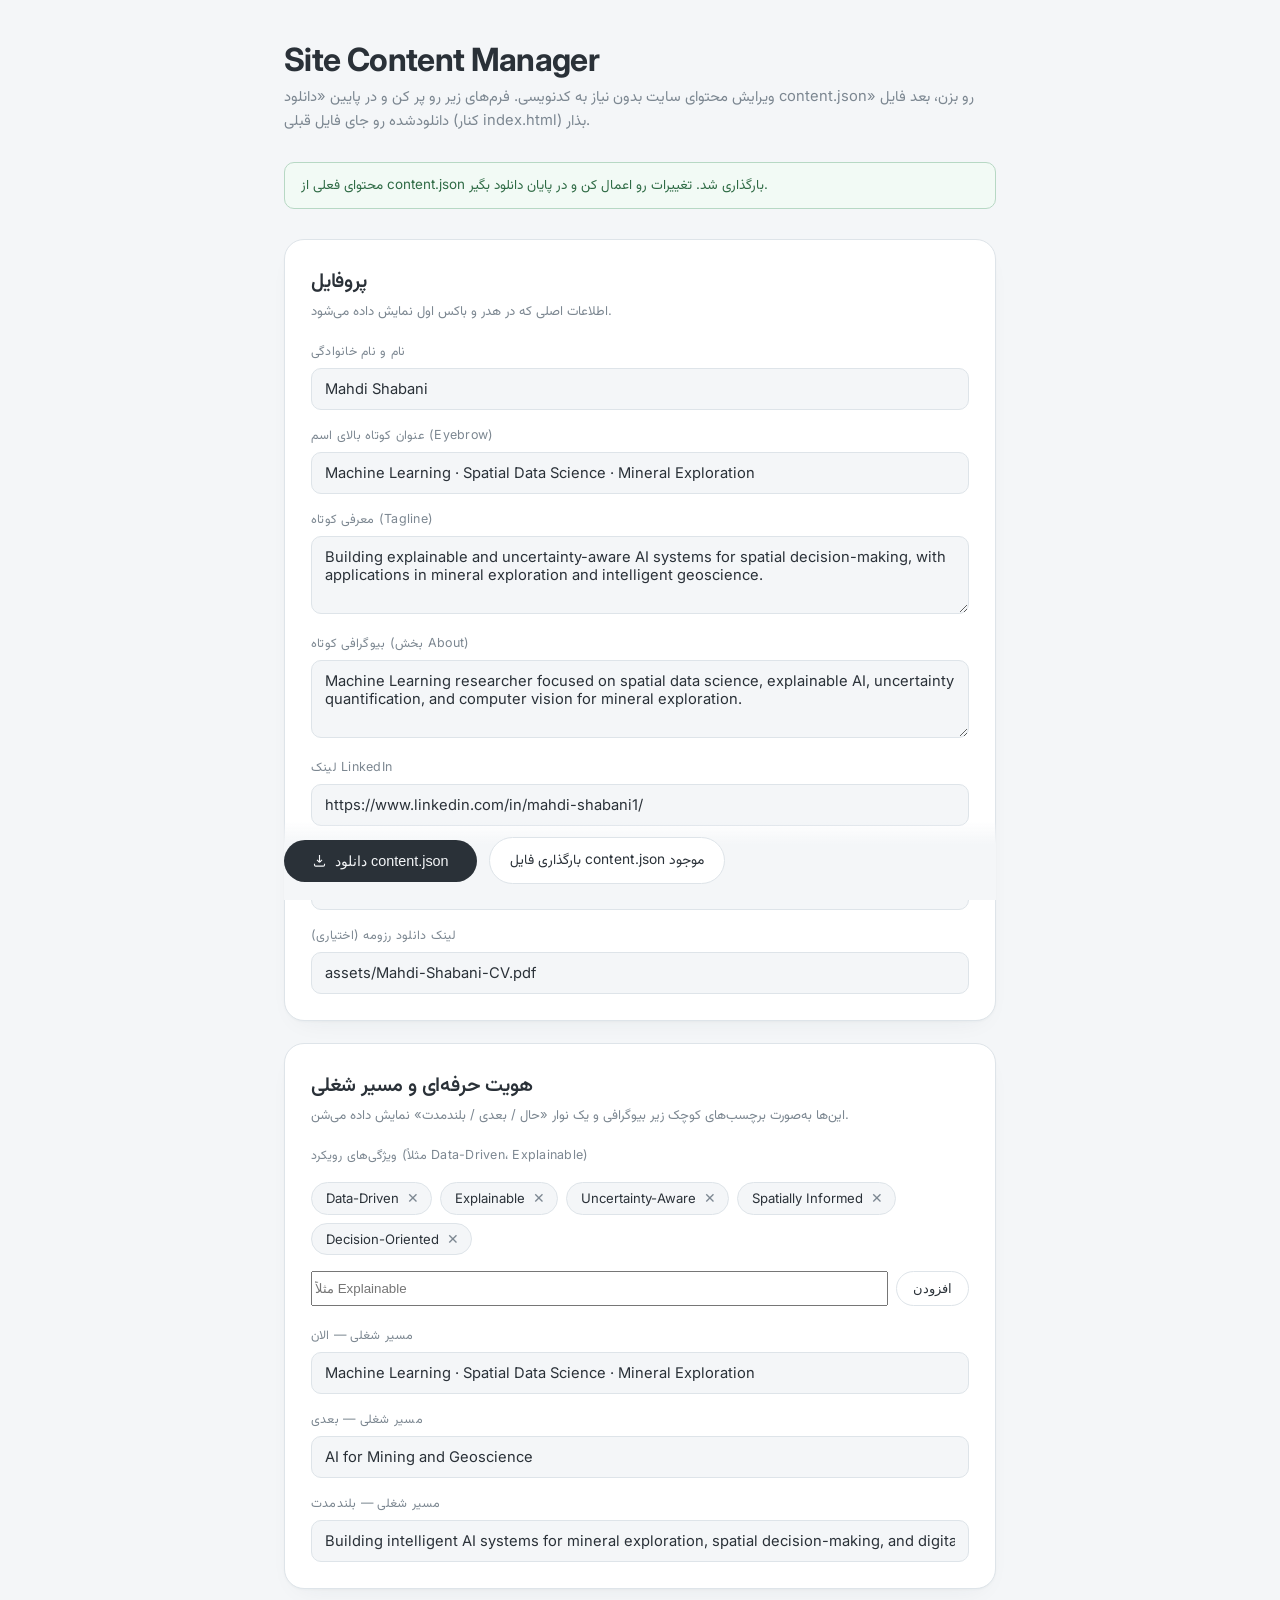
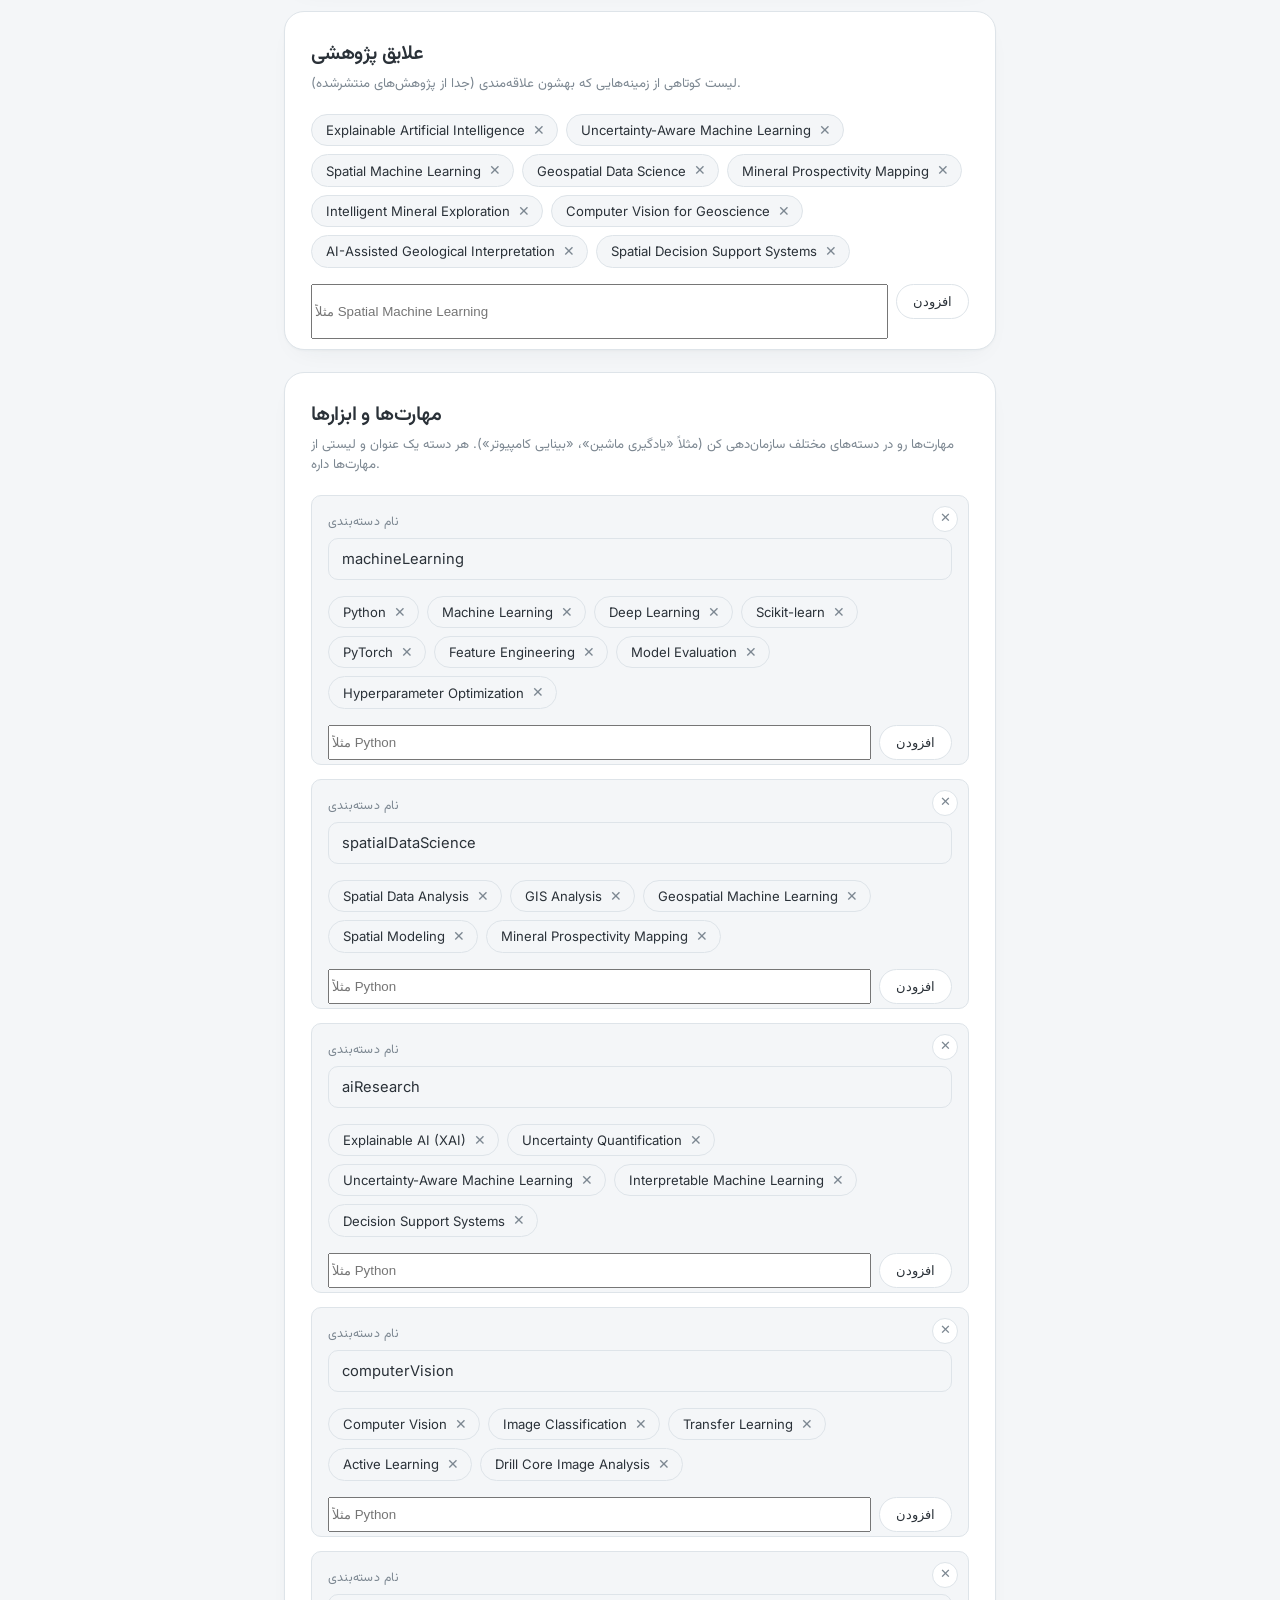
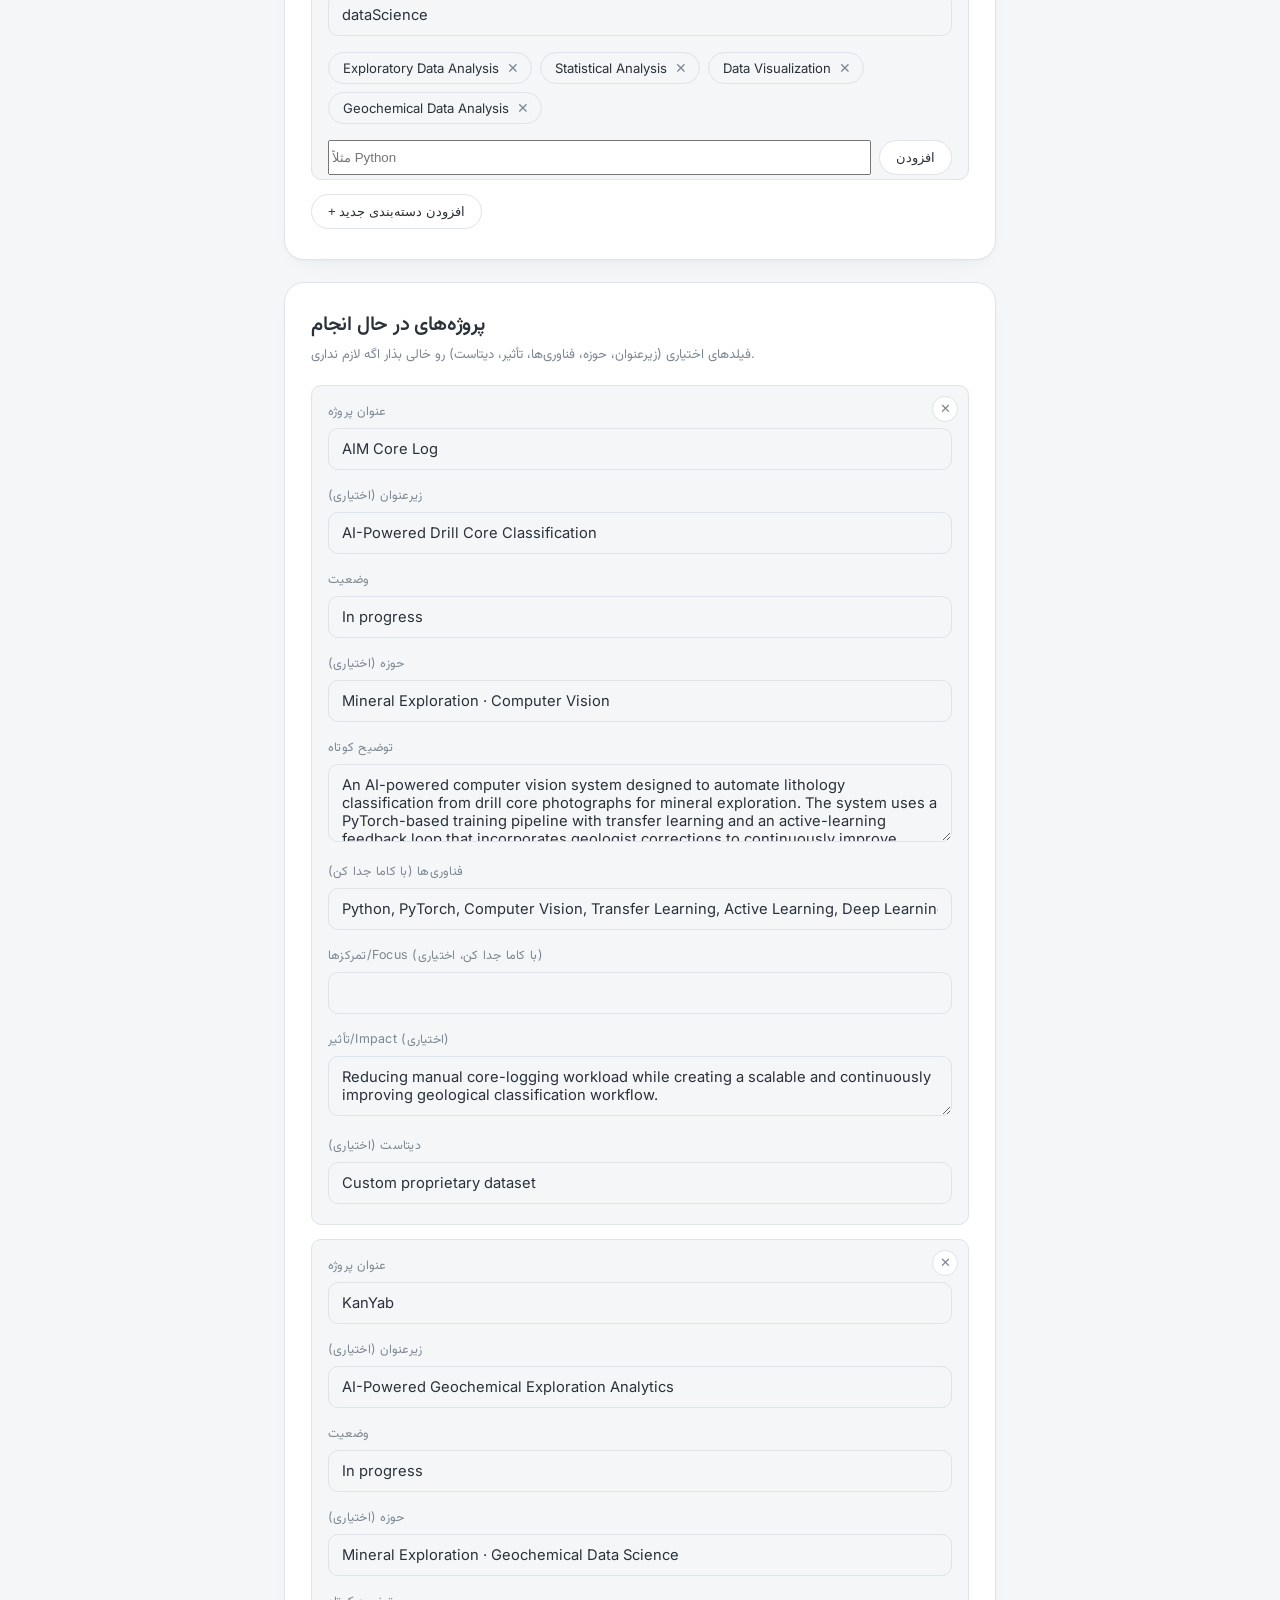
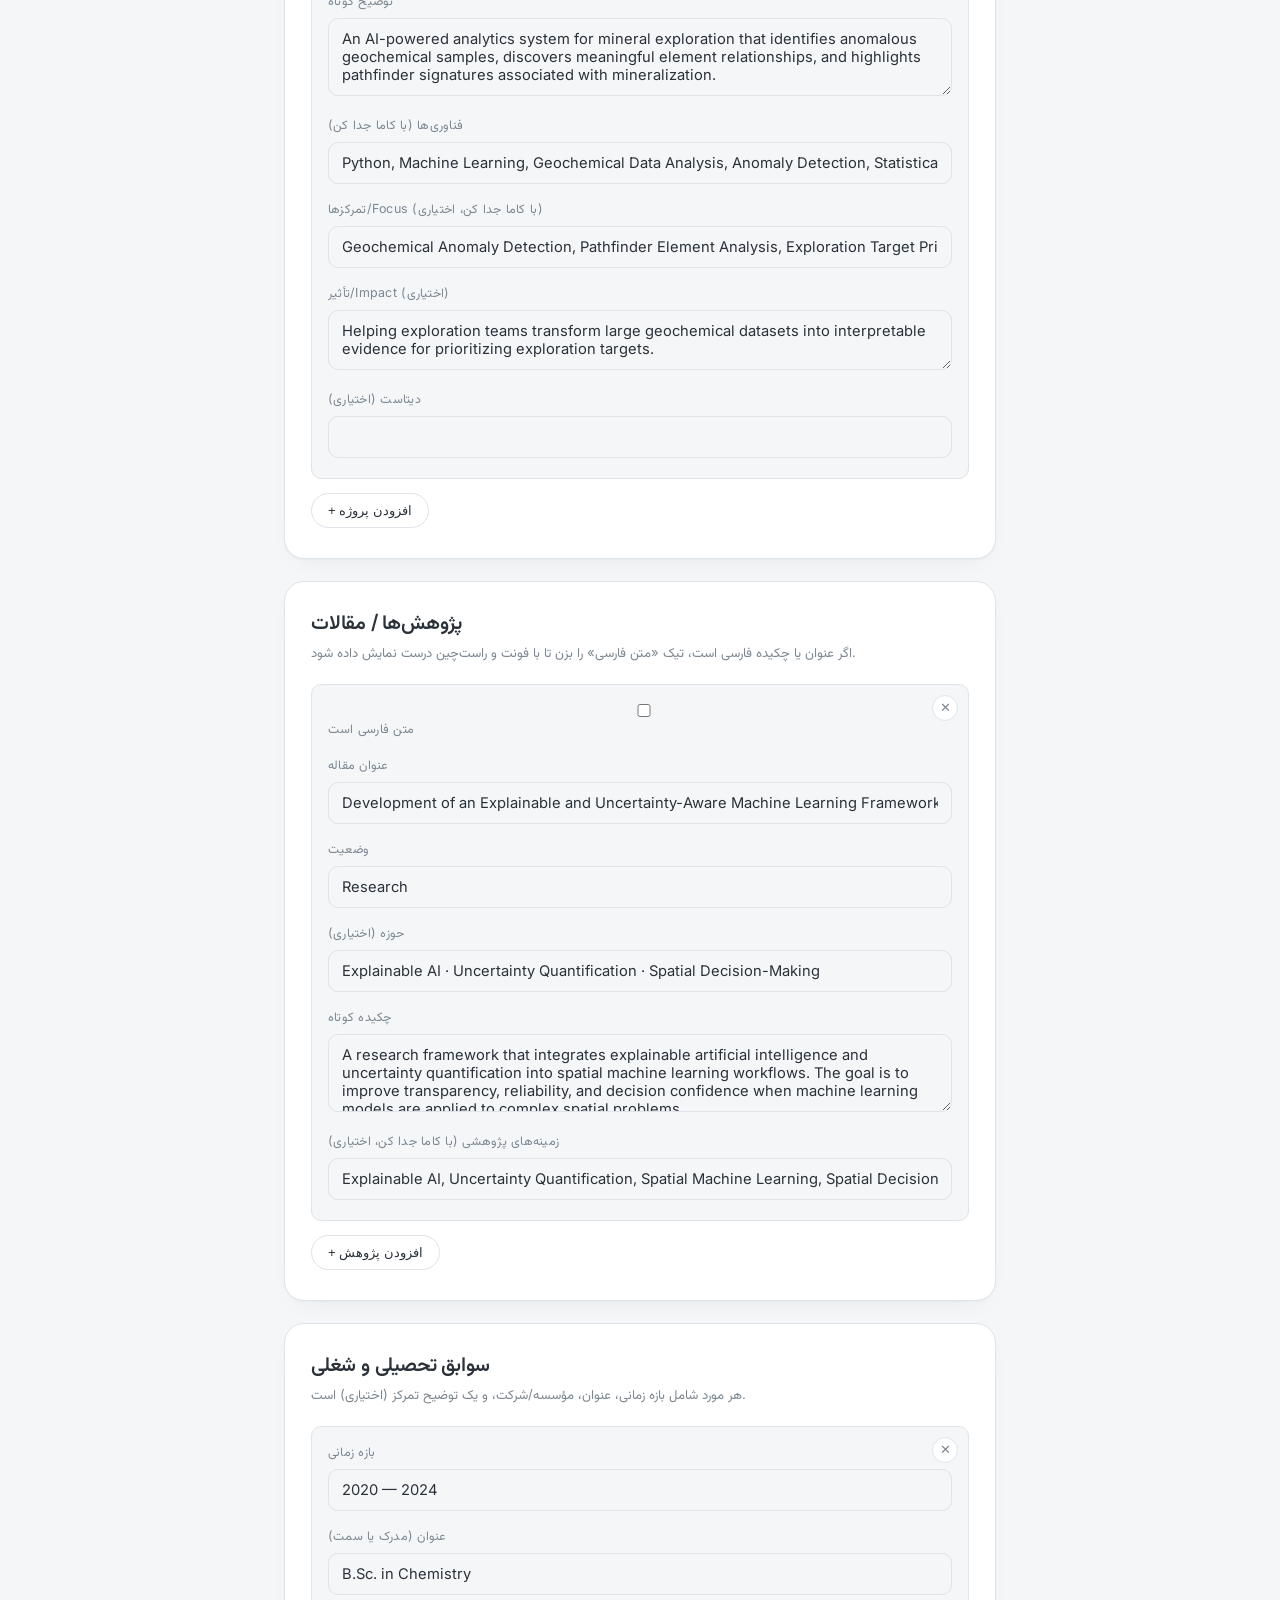
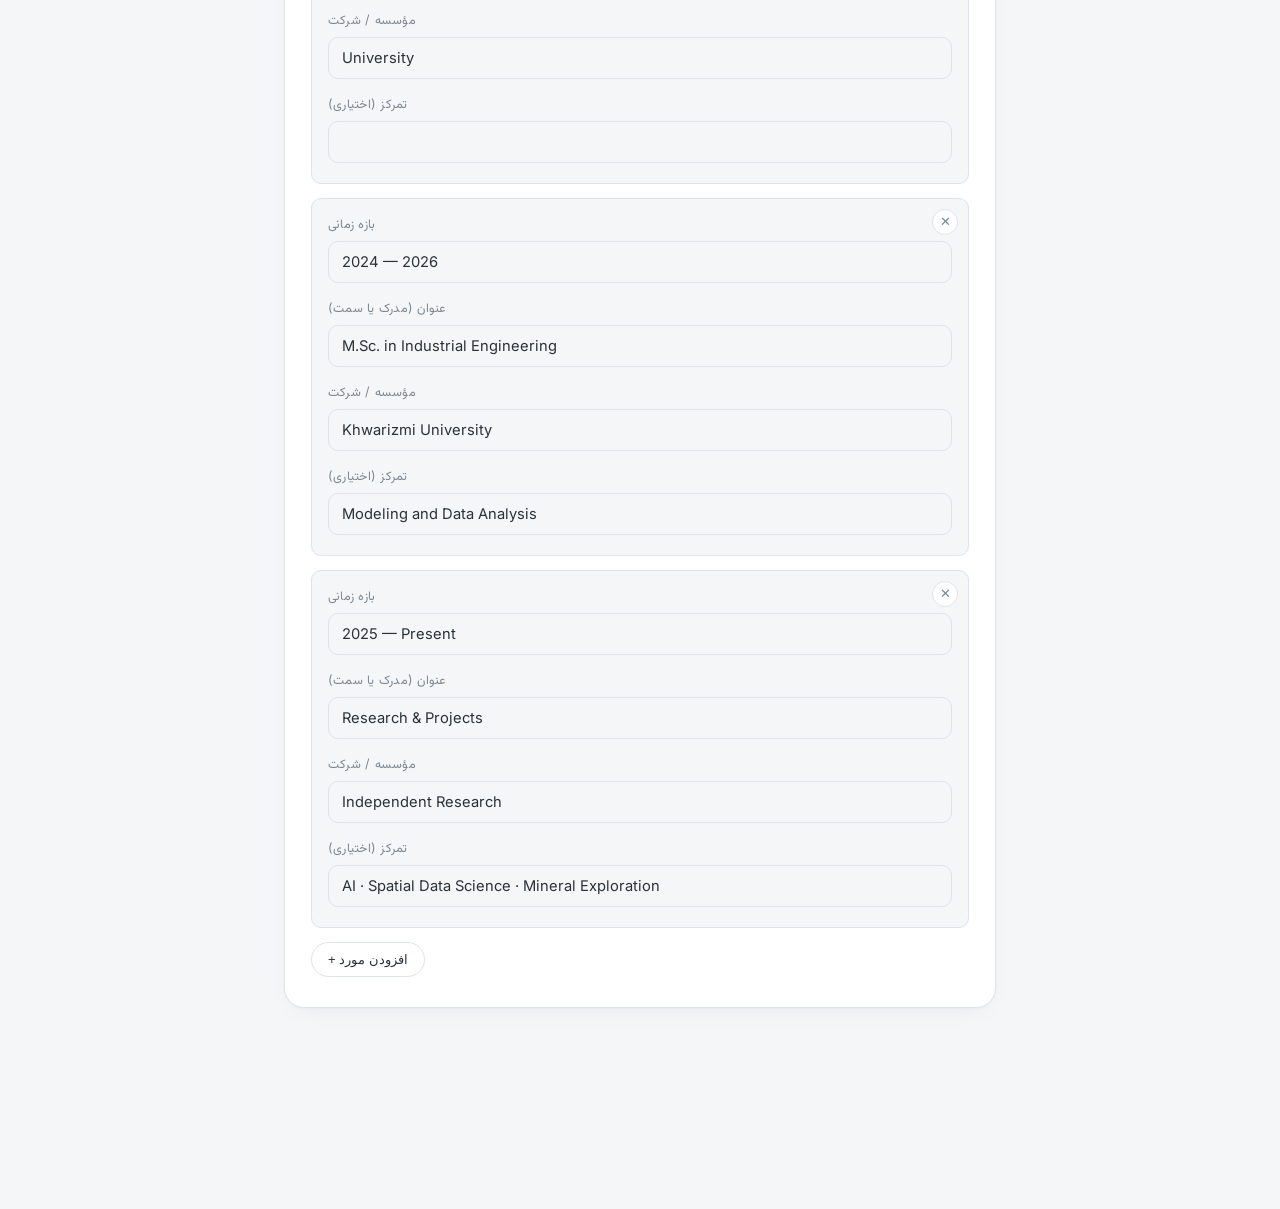
==== admin.html @ 659719d4 "Add bilingual support to admin page" ====
<!DOCTYPE html>
<html lang="en" data-theme="light">
<head>
<meta charset="UTF-8">
<meta name="viewport" content="width=device-width, initial-scale=1.0">
<title>Site Content Manager — Mahdi Shabani</title>
<link rel="icon" type="image/svg+xml" href="assets/favicon.svg">

<style>
@import url('https://fonts.googleapis.com/css2?family=Inter:wght@400;500;600;700&family=Vazirmatn:wght@400;500;600&display=swap');

:root{
  --ivory:    #F4F6F8;
  --paper:    #FFFFFF;
  --graphite: #2A3138;
  --slate:    #7C8791;
  --hairline: #DEE4E9;
  --silver-a: #B08A4E;
  --silver-c: #8F6C36;
  --shadow:   0 1px 2px rgba(42,49,56,.03), 0 10px 28px -16px rgba(42,49,56,.10);
  --font-display: 'Inter', 'Vazirmatn', sans-serif;
  --font-body: 'Inter', 'Vazirmatn', sans-serif;
  --radius-lg: 20px;
  --radius-sm: 10px;
}
*{ box-sizing: border-box; }
body{
  margin: 0;
  background: var(--ivory);
  color: var(--graphite);
  font-family: var(--font-body);
  -webkit-font-smoothing: antialiased;
}
.wrap{ max-width: 760px; margin: 0 auto; padding: 40px 24px 100px; }

.admin-header{ margin-bottom: 8px; }
.admin-header h1{
  font-family: var(--font-display);
  font-weight: 700;
  letter-spacing: -.02em;
  font-size: 2rem;
  margin: 0 0 6px;
}
.admin-header p{ color: var(--slate); margin: 0 0 30px; font-size: .92rem; line-height: 1.6; }

.status-bar{
  display: flex;
  align-items: center;
  gap: 10px;
  padding: 12px 16px;
  border-radius: var(--radius-sm);
  border: 1px solid var(--hairline);
  background: var(--paper);
  font-size: .84rem;
  color: var(--slate);
  margin-bottom: 30px;
}
.status-bar.ok{ border-color: #B7D8C4; background: #F2FAF5; color: #2F6B45; }
.status-bar.warn{ border-color: #E8D6A8; background: #FBF6E9; color: #8A6A1E; }

.card{
  background: var(--paper);
  border: 1px solid var(--hairline);
  border-radius: var(--radius-lg);
  box-shadow: var(--shadow);
  padding: 26px 26px 10px;
  margin-bottom: 22px;
}
.card h2{
  font-family: var(--font-display);
  font-weight: 600;
  letter-spacing: -.01em;
  font-size: 1.25rem;
  margin: 0 0 4px;
}
.card > p.hint{ color: var(--slate); font-size: .82rem; margin: 0 0 20px; }

.field{ margin-bottom: 16px; }
.field label{
  display: block;
  font-size: .78rem;
  color: var(--slate);
  margin-bottom: 6px;
  letter-spacing: .02em;
}
.field input,
.field textarea{
  width: 100%;
  padding: 11px 13px;
  border-radius: var(--radius-sm);
  border: 1px solid var(--hairline);
  background: var(--ivory);
  color: var(--graphite);
  font-family: var(--font-body);
  font-size: .92rem;
  resize: vertical;
}
.field textarea.fa-input,
.field input.fa-input{ direction: rtl; font-family: 'B Nazanin','Vazirmatn',Tahoma,sans-serif; }
.field input:focus,
.field textarea:focus{ outline: none; border-color: var(--silver-c); }

.repeat-item{
  border: 1px solid var(--hairline);
  border-radius: var(--radius-sm);
  padding: 16px 16px 4px;
  margin-bottom: 14px;
  position: relative;
  background: var(--ivory);
}
.repeat-item .remove-btn{
  position: absolute;
  top: 10px;
  right: 10px;
  width: 26px; height: 26px;
  border-radius: 50%;
  border: 1px solid var(--hairline);
  background: var(--paper);
  color: var(--slate);
  cursor: pointer;
  font-size: .8rem;
  line-height: 1;
}
.repeat-item .remove-btn:hover{ color: #B23A3A; border-color: #E3B8B8; }

.chip-row{ display: flex; flex-wrap: wrap; gap: 8px; margin-bottom: 16px; }
.chip{
  display: inline-flex; align-items: center; gap: 6px;
  padding: 6px 10px 6px 14px;
  border-radius: 999px;
  border: 1px solid var(--hairline);
  background: var(--ivory);
  font-size: .82rem;
}
.chip button{
  border: none; background: none; cursor: pointer;
  color: var(--slate); font-size: .9rem; line-height: 1; padding: 2px;
}
.chip-add{ display: flex; gap: 8px; }
.chip-add input{ flex: 1; }

.add-btn, .btn-secondary{
  display: inline-flex; align-items: center; gap: 6px;
  padding: 9px 16px;
  border-radius: 999px;
  border: 1px solid var(--hairline);
  background: var(--paper);
  color: var(--graphite);
  font-size: .82rem;
  cursor: pointer;
  margin-bottom: 20px;
}
.add-btn:hover, .btn-secondary:hover{ box-shadow: var(--shadow); }

.actions{
  position: sticky;
  bottom: 0;
  display: flex;
  gap: 12px;
  align-items: center;
  padding: 16px 0;
  background: linear-gradient(to top, var(--ivory) 70%, transparent);
}
.btn-primary{
  display: inline-flex; align-items: center; gap: 8px;
  padding: 13px 28px;
  border-radius: 999px;
  background: var(--graphite);
  color: var(--ivory);
  border: none;
  font-size: .9rem;
  font-weight: 500;
  cursor: pointer;
}
.btn-primary:hover{ opacity: .9; }
.file-label{
  display: inline-flex; align-items: center; gap: 8px;
  padding: 12px 20px;
  border-radius: 999px;
  border: 1px solid var(--hairline);
  background: var(--paper);
  font-size: .86rem;
  cursor: pointer;
}
#file-input{ display: none; }

.small-note{ font-size: .78rem; color: var(--slate); margin: -6px 0 20px; }
</style>
<script src="site.js"></script>
</head>
<body>

<div class="wrap">

  <div class="admin-header">
    <h1>Site Content Manager</h1>
    <p>ویرایش محتوای سایت بدون نیاز به کدنویسی. فرم‌های زیر رو پر کن و در پایین «دانلود content.json» رو بزن، بعد فایل دانلودشده رو جای فایل قبلی (کنار index.html) بذار.</p>
  </div>

  <div class="status-bar" id="status-bar">در حال بارگذاری محتوای فعلی…</div>

  <!-- Profile -->
  <div class="card">
    <h2>پروفایل</h2>
    <p class="hint">اطلاعات اصلی که در هدر و باکس اول نمایش داده می‌شود.</p>
    <div class="field"><label>نام و نام خانوادگی</label><input id="p-name" type="text"></div>
    <div class="field"><label>عنوان کوتاه بالای اسم (Eyebrow)</label><input id="p-eyebrow" type="text"></div>
    <div class="field"><label>معرفی کوتاه (Tagline)</label><textarea id="p-tagline" rows="3"></textarea></div>
    <div class="field"><label>بیوگرافی کوتاه (بخش About)</label><textarea id="p-shortbio" rows="3"></textarea></div>
    <div class="field"><label>لینک LinkedIn</label><input id="p-linkedin" type="text"></div>
    <div class="field"><label>ایمیل</label><input id="p-email" type="text"></div>
    <div class="field"><label>لینک دانلود رزومه (اختیاری)</label><input id="p-cv" type="text"></div>
  </div>

  <!-- Professional identity & career direction -->
  <div class="card">
    <h2>هویت حرفه‌ای و مسیر شغلی</h2>
    <p class="hint">این‌ها به‌صورت برچسب‌های کوچک زیر بیوگرافی و یک نوار «حال / بعدی / بلندمدت» نمایش داده می‌شن.</p>
    <div class="field"><label>ویژگی‌های رویکرد (مثلاً Data-Driven، Explainable)</label></div>
    <div class="chip-row" id="approach-chips"></div>
    <div class="chip-add">
      <input id="approach-input" type="text" placeholder="مثلاً Explainable">
      <button type="button" class="add-btn" id="approach-add-btn" style="margin-bottom:0;">افزودن</button>
    </div>
    <div class="field" style="margin-top:20px;"><label>مسیر شغلی — الان</label><input id="career-current" type="text"></div>
    <div class="field"><label>مسیر شغلی — بعدی</label><input id="career-next" type="text"></div>
    <div class="field"><label>مسیر شغلی — بلندمدت</label><input id="career-longterm" type="text"></div>
  </div>

  <!-- Research interests -->
  <div class="card">
    <h2>علایق پژوهشی</h2>
    <p class="hint">لیست کوتاهی از زمینه‌هایی که بهشون علاقه‌مندی (جدا از پژوهش‌های منتشرشده).</p>
    <div class="chip-row" id="interests-chips"></div>
    <div class="chip-add">
      <input id="interest-input" type="text" placeholder="مثلاً Spatial Machine Learning">
      <button type="button" class="add-btn" id="interest-add-btn">افزودن</button>
    </div>
  </div>

  <!-- Skills -->
  <div class="card">
    <h2>مهارت‌ها و ابزارها</h2>
    <p class="hint">مهارت‌ها رو در دسته‌های مختلف سازمان‌دهی کن (مثلاً «یادگیری ماشین»، «بینایی کامپیوتر»). هر دسته یک عنوان و لیستی از مهارت‌ها داره.</p>
    <div id="skills-categories-repeat"></div>
    <button type="button" class="add-btn" id="category-add-btn">+ افزودن دسته‌بندی جدید</button>
  </div>

  <!-- Projects -->
  <div class="card">
    <h2>پروژه‌های در حال انجام</h2>
    <p class="hint">فیلدهای اختیاری (زیرعنوان، حوزه، فناوری‌ها، تأثیر، دیتاست) رو خالی بذار اگه لازم نداری.</p>
    <div id="projects-repeat"></div>
    <button type="button" class="add-btn" id="project-add-btn">+ افزودن پروژه</button>
  </div>

  <!-- Research -->
  <div class="card">
    <h2>پژوهش‌ها / مقالات</h2>
    <p class="hint">اگر عنوان یا چکیده فارسی است، تیک «متن فارسی» را بزن تا با فونت و راست‌چین درست نمایش داده شود.</p>
    <div id="research-repeat"></div>
    <button type="button" class="add-btn" id="research-add-btn">+ افزودن پژوهش</button>
  </div>

  <!-- Timeline -->
  <div class="card">
    <h2>سوابق تحصیلی و شغلی</h2>
    <p class="hint">هر مورد شامل بازه زمانی، عنوان، مؤسسه/شرکت، و یک توضیح تمرکز (اختیاری) است.</p>
    <div id="timeline-repeat"></div>
    <button type="button" class="add-btn" id="timeline-add-btn">+ افزودن مورد</button>
  </div>

  <div class="actions">
    <button class="btn-primary" id="download-btn">
      <svg width="15" height="15" viewBox="0 0 24 24" fill="none" stroke="currentColor" stroke-width="1.8"><path d="M12 3v12m0 0 4-4m-4 4-4-4M4 17v2a2 2 0 0 0 2 2h12a2 2 0 0 0 2-2v-2"/></svg>
      دانلود content.json
    </button>
    <label class="file-label" for="file-input">
      بارگذاری فایل content.json موجود
    </label>
    <input type="file" id="file-input" accept="application/json">
  </div>

</div>

<script>
let state = null;

const DEFAULT_CONTENT = {
  profile: { name: "", eyebrow: "", tagline: "", shortBio: "", cvUrl: "", linkedin: "", email: "" },
  professionalIdentity: { approach: [] },
  careerDirection: { current: "", next: "", longTerm: "" },
  researchInterests: [],
  skills: {},
  projects: [],
  research: [],
  timeline: []
};

function escapeAttr(str){ return String(str ?? '').replace(/"/g, '&quot;'); }

// helpers for comma-separated tag lists (technology, researchAreas, focus)
function tagsToInput(arr){ return Array.isArray(arr) ? arr.join(', ') : ''; }
function inputToTags(str){ return String(str || '').split(',').map(s => s.trim()).filter(Boolean); }

async function init(){
  const bar = document.getElementById('status-bar');
  try{
    const res = await fetch('content.json', { cache: 'no-store' });
    if(!res.ok) throw new Error('not found');
    state = await res.json();
    normalizeState();
    bar.textContent = 'محتوای فعلی از content.json بارگذاری شد. تغییرات رو اعمال کن و در پایان دانلود بگیر.';
    bar.className = 'status-bar ok';
  }catch(e){
    state = JSON.parse(JSON.stringify(DEFAULT_CONTENT));
    bar.textContent = 'فایل content.json پیدا نشد (طبیعیه اگه این صفحه رو مستقیم باز کرده باشی). یا فرم رو از صفر پر کن، یا با دکمه «بارگذاری فایل content.json موجود» فایلت رو انتخاب کن.';
    bar.className = 'status-bar warn';
  }
  render();
}

// fills in any missing sections without deleting fields this UI doesn't expose (brand, education, contact, ...)
function normalizeState(){
  state.profile = state.profile || {};
  state.professionalIdentity = state.professionalIdentity || {};
  state.professionalIdentity.approach = state.professionalIdentity.approach || [];
  state.careerDirection = state.careerDirection || { current: "", next: "", longTerm: "" };
  state.researchInterests = state.researchInterests || [];
  // normalize skills: if it came as a flat array, convert to a single "General" category
  if (Array.isArray(state.skills)) {
    state.skills = state.skills.length ? { "General": state.skills } : {};
  } else {
    state.skills = state.skills || {};
  }
  state.projects = state.projects || [];
  state.research = state.research || [];
  state.timeline = state.timeline || [];
}

function render(){
  document.getElementById('p-name').value = state.profile.name || '';
  document.getElementById('p-eyebrow').value = state.profile.eyebrow || '';
  document.getElementById('p-tagline').value = state.profile.tagline || '';
  document.getElementById('p-shortbio').value = state.profile.shortBio || '';
  document.getElementById('p-linkedin').value = state.profile.linkedin || '';
  document.getElementById('p-email').value = state.profile.email || '';
  document.getElementById('p-cv').value = state.profile.cvUrl || '';

  document.getElementById('career-current').value = state.careerDirection.current || '';
  document.getElementById('career-next').value = state.careerDirection.next || '';
  document.getElementById('career-longterm').value = state.careerDirection.longTerm || '';

  renderApproachChips();
  renderInterestChips();
  renderSkillCategories();
  renderProjects();
  renderResearch();
  renderTimeline();
  bindProfileInputs();
  bindCareerInputs();
}

function bindProfileInputs(){
  const map = { 'p-name':'name', 'p-eyebrow':'eyebrow', 'p-tagline':'tagline', 'p-shortbio':'shortBio', 'p-linkedin':'linkedin', 'p-email':'email', 'p-cv':'cvUrl' };
  Object.entries(map).forEach(([id, key]) => {
    document.getElementById(id).oninput = (e) => { state.profile[key] = e.target.value; };
  });
}

function bindCareerInputs(){
  const map = { 'career-current':'current', 'career-next':'next', 'career-longterm':'longTerm' };
  Object.entries(map).forEach(([id, key]) => {
    document.getElementById(id).oninput = (e) => { state.careerDirection[key] = e.target.value; };
  });
}

// ---- generic chip-list helper (used for approach + research interests) ----
function renderChipList(containerId, list, onRemove){
  const row = document.getElementById(containerId);
  row.innerHTML = '';
  list.forEach((s, i) => {
    const chip = document.createElement('span');
    chip.className = 'chip';
    chip.innerHTML = `${escapeAttr(s)} <button type="button">✕</button>`;
    chip.querySelector('button').onclick = () => { onRemove(i); };
    row.appendChild(chip);
  });
}

function renderApproachChips(){
  renderChipList('approach-chips', state.professionalIdentity.approach, (i) => {
    state.professionalIdentity.approach.splice(i,1); renderApproachChips();
  });
}
function addApproach(){
  const input = document.getElementById('approach-input');
  const val = input.value.trim();
  if(!val) return;
  state.professionalIdentity.approach.push(val);
  input.value = '';
  renderApproachChips();
}
document.getElementById('approach-add-btn').onclick = addApproach;
document.getElementById('approach-input').addEventListener('keydown', (e) => {
  if(e.key === 'Enter'){ e.preventDefault(); addApproach(); }
});

function renderInterestChips(){
  renderChipList('interests-chips', state.researchInterests, (i) => {
    state.researchInterests.splice(i,1); renderInterestChips();
  });
}
function addInterest(){
  const input = document.getElementById('interest-input');
  const val = input.value.trim();
  if(!val) return;
  state.researchInterests.push(val);
  input.value = '';
  renderInterestChips();
}
document.getElementById('interest-add-btn').onclick = addInterest;
document.getElementById('interest-input').addEventListener('keydown', (e) => {
  if(e.key === 'Enter'){ e.preventDefault(); addInterest(); }
});

// ---- categorized skills ----
function renderSkillCategories(){
  const wrap = document.getElementById('skills-categories-repeat');
  wrap.innerHTML = '';
  Object.keys(state.skills).forEach((category) => {
    const list = state.skills[category];
    const div = document.createElement('div');
    div.className = 'repeat-item';
    div.innerHTML = `
      <button type="button" class="remove-btn" title="حذف دسته">✕</button>
      <div class="field"><label>نام دسته‌بندی</label><input type="text" value="${escapeAttr(category)}" data-role="cat-name"></div>
      <div class="chip-row" data-role="cat-chips"></div>
      <div class="chip-add">
        <input type="text" placeholder="مثلاً Python" data-role="cat-input">
        <button type="button" class="add-btn" data-role="cat-add" style="margin-bottom:0;">افزودن</button>
      </div>
    `;
    // remove whole category
    div.querySelector('.remove-btn').onclick = () => { delete state.skills[category]; renderSkillCategories(); };
    // rename category (preserve order + skills)
    div.querySelector('[data-role="cat-name"]').addEventListener('change', (e) => {
      const newName = e.target.value.trim();
      if(!newName || newName === category) { e.target.value = category; return; }
      const reordered = {};
      Object.keys(state.skills).forEach(k => { reordered[k === category ? newName : k] = state.skills[k]; });
      state.skills = reordered;
      renderSkillCategories();
    });
    // chips within category
    const chipRow = div.querySelector('[data-role="cat-chips"]');
    function renderCatChips(){
      chipRow.innerHTML = '';
      list.forEach((s, i) => {
        const chip = document.createElement('span');
        chip.className = 'chip';
        chip.innerHTML = `${escapeAttr(s)} <button type="button">✕</button>`;
        chip.querySelector('button').onclick = () => { list.splice(i,1); renderCatChips(); };
        chipRow.appendChild(chip);
      });
    }
    renderCatChips();
    const catInput = div.querySelector('[data-role="cat-input"]');
    function addCatSkill(){
      const val = catInput.value.trim();
      if(!val) return;
      list.push(val);
      catInput.value = '';
      renderCatChips();
    }
    div.querySelector('[data-role="cat-add"]').onclick = addCatSkill;
    catInput.addEventListener('keydown', (e) => { if(e.key === 'Enter'){ e.preventDefault(); addCatSkill(); } });

    wrap.appendChild(div);
  });
}
document.getElementById('category-add-btn').onclick = () => {
  let name = 'دسته جدید', n = 1;
  while(state.skills[name] !== undefined){ n++; name = 'دسته جدید ' + n; }
  state.skills[name] = [];
  renderSkillCategories();
};

function renderProjects(){
  const wrap = document.getElementById('projects-repeat');
  wrap.innerHTML = '';
  state.projects.forEach((proj, i) => {
    const div = document.createElement('div');
    div.className = 'repeat-item';
    div.innerHTML = `
      <button type="button" class="remove-btn" title="حذف">✕</button>
      <div class="field"><label>عنوان پروژه</label><input type="text" value="${escapeAttr(proj.title)}" data-k="title"></div>
      <div class="field"><label>زیرعنوان (اختیاری)</label><input type="text" value="${escapeAttr(proj.subtitle)}" data-k="subtitle"></div>
      <div class="field"><label>وضعیت</label><input type="text" value="${escapeAttr(proj.status)}" data-k="status" placeholder="مثلاً In progress"></div>
      <div class="field"><label>حوزه (اختیاری)</label><input type="text" value="${escapeAttr(proj.domain)}" data-k="domain" placeholder="مثلاً Mineral Exploration · Computer Vision"></div>
      <div class="field"><label>توضیح کوتاه</label><textarea rows="3" data-k="description">${proj.description || ''}</textarea></div>
      <div class="field"><label>فناوری‌ها (با کاما جدا کن)</label><input type="text" value="${escapeAttr(tagsToInput(proj.technology))}" data-k="technology"></div>
      <div class="field"><label>تمرکزها/Focus (با کاما جدا کن، اختیاری)</label><input type="text" value="${escapeAttr(tagsToInput(proj.focus))}" data-k="focus"></div>
      <div class="field"><label>تأثیر/Impact (اختیاری)</label><textarea rows="2" data-k="impact">${proj.impact || ''}</textarea></div>
      <div class="field"><label>دیتاست (اختیاری)</label><input type="text" value="${escapeAttr(proj.dataset)}" data-k="dataset"></div>
    `;
    div.querySelector('.remove-btn').onclick = () => { state.projects.splice(i,1); renderProjects(); };
    div.querySelectorAll('[data-k]').forEach(el => {
      const k = el.dataset.k;
      el.oninput = (e) => {
        if(k === 'technology' || k === 'focus') proj[k] = inputToTags(e.target.value);
        else proj[k] = e.target.value;
      };
    });
    wrap.appendChild(div);
  });
}
document.getElementById('project-add-btn').onclick = () => {
  state.projects.push({ title: '', subtitle: '', status: 'In progress', domain: '', description: '', technology: [], focus: [], impact: '', dataset: '' });
  renderProjects();
};

function renderResearch(){
  const wrap = document.getElementById('research-repeat');
  wrap.innerHTML = '';
  state.research.forEach((r, i) => {
    const isFa = r.lang === 'fa';
    const div = document.createElement('div');
    div.className = 'repeat-item';
    div.innerHTML = `
      <button type="button" class="remove-btn" title="حذف">✕</button>
      <div class="field">
        <label><input type="checkbox" data-k="lang" ${isFa ? 'checked' : ''}> متن فارسی است</label>
      </div>
      <div class="field"><label>عنوان مقاله</label><input type="text" class="${isFa ? 'fa-input' : ''}" value="${escapeAttr(r.title)}" data-k="title"></div>
      <div class="field"><label>وضعیت</label><input type="text" value="${escapeAttr(r.status)}" data-k="status" placeholder="مثلاً Article / Published"></div>
      <div class="field"><label>حوزه (اختیاری)</label><input type="text" value="${escapeAttr(r.domain)}" data-k="domain"></div>
      <div class="field"><label>چکیده کوتاه</label><textarea rows="3" class="${isFa ? 'fa-input' : ''}" data-k="description">${r.description || ''}</textarea></div>
      <div class="field"><label>زمینه‌های پژوهشی (با کاما جدا کن، اختیاری)</label><input type="text" value="${escapeAttr(tagsToInput(r.researchAreas))}" data-k="researchAreas"></div>
    `;
    div.querySelector('.remove-btn').onclick = () => { state.research.splice(i,1); renderResearch(); };
    div.querySelectorAll('[data-k]').forEach(el => {
      if(el.dataset.k === 'lang'){
        el.onchange = (e) => { r.lang = e.target.checked ? 'fa' : 'en'; renderResearch(); };
      } else if(el.dataset.k === 'researchAreas'){
        el.oninput = (e) => { r.researchAreas = inputToTags(e.target.value); };
      } else {
        el.oninput = (e) => { r[e.target.dataset.k] = e.target.value; };
      }
    });
    wrap.appendChild(div);
  });
}
document.getElementById('research-add-btn').onclick = () => {
  state.research.push({ title: '', status: 'Article', domain: '', lang: 'en', description: '', researchAreas: [] });
  renderResearch();
};

function renderTimeline(){
  const wrap = document.getElementById('timeline-repeat');
  wrap.innerHTML = '';
  state.timeline.forEach((t, i) => {
    const div = document.createElement('div');
    div.className = 'repeat-item';
    div.innerHTML = `
      <button type="button" class="remove-btn" title="حذف">✕</button>
      <div class="field"><label>بازه زمانی</label><input type="text" value="${escapeAttr(t.period)}" data-k="period" placeholder="مثلاً 2022 — 2024"></div>
      <div class="field"><label>عنوان (مدرک یا سمت)</label><input type="text" value="${escapeAttr(t.title)}" data-k="title"></div>
      <div class="field"><label>مؤسسه / شرکت</label><input type="text" value="${escapeAttr(t.org)}" data-k="org"></div>
      <div class="field"><label>تمرکز (اختیاری)</label><input type="text" value="${escapeAttr(t.focus)}" data-k="focus"></div>
    `;
    div.querySelector('.remove-btn').onclick = () => { state.timeline.splice(i,1); renderTimeline(); };
    div.querySelectorAll('[data-k]').forEach(el => {
      el.oninput = (e) => { t[e.target.dataset.k] = e.target.value; };
    });
    wrap.appendChild(div);
  });
}
document.getElementById('timeline-add-btn').onclick = () => {
  state.timeline.push({ period: '', title: '', org: '', focus: '' });
  renderTimeline();
};

document.getElementById('download-btn').onclick = () => {
  const blob = new Blob([JSON.stringify(state, null, 2)], { type: 'application/json' });
  const url = URL.createObjectURL(blob);
  const a = document.createElement('a');
  a.href = url;
  a.download = 'content.json';
  document.body.appendChild(a);
  a.click();
  document.body.removeChild(a);
  URL.revokeObjectURL(url);
};

document.getElementById('file-input').addEventListener('change', (e) => {
  const file = e.target.files[0];
  if(!file) return;
  const reader = new FileReader();
  reader.onload = () => {
    try{
      state = JSON.parse(reader.result);
      normalizeState();
      render();
      const bar = document.getElementById('status-bar');
      bar.textContent = 'فایل با موفقیت بارگذاری شد.';
      bar.className = 'status-bar ok';
    }catch(err){
      alert('این فایل یک JSON معتبر نیست.');
    }
  };
  reader.readAsText(file);
});

init();
</script>
</body>
</html>
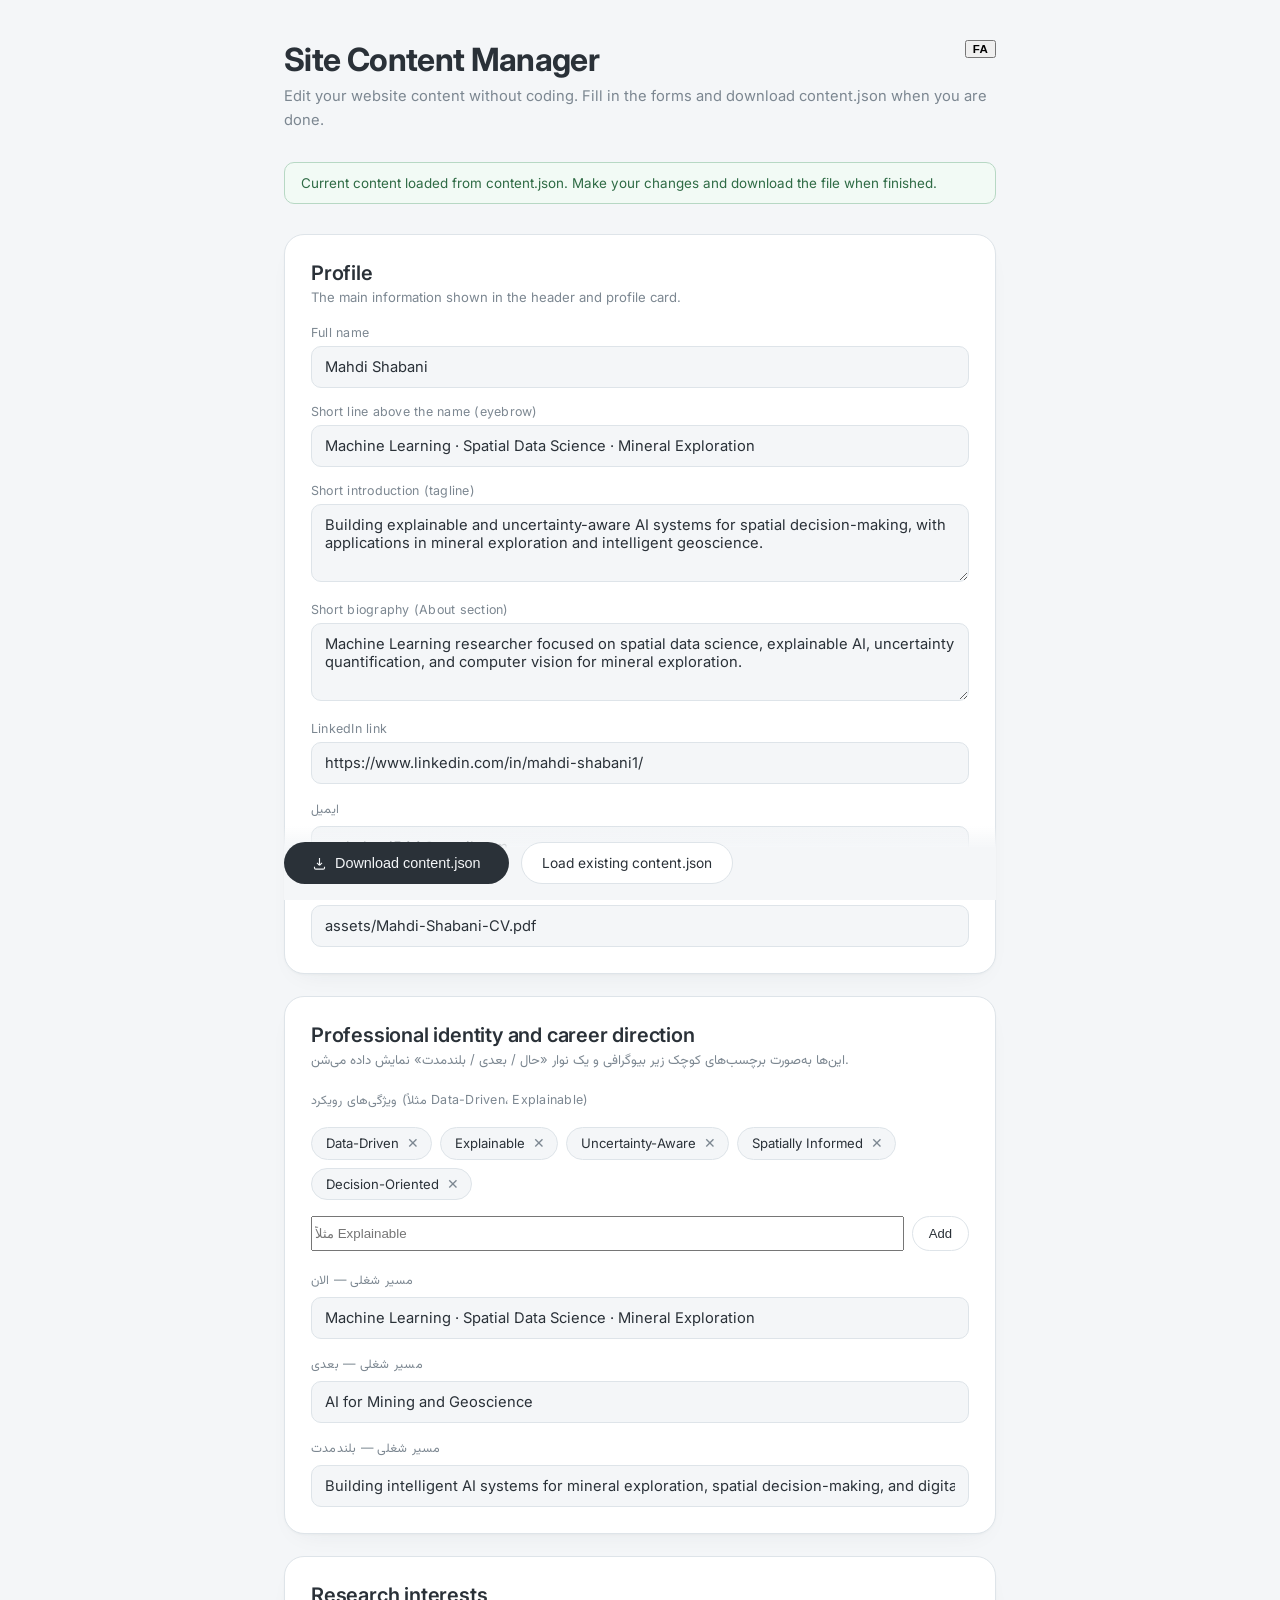
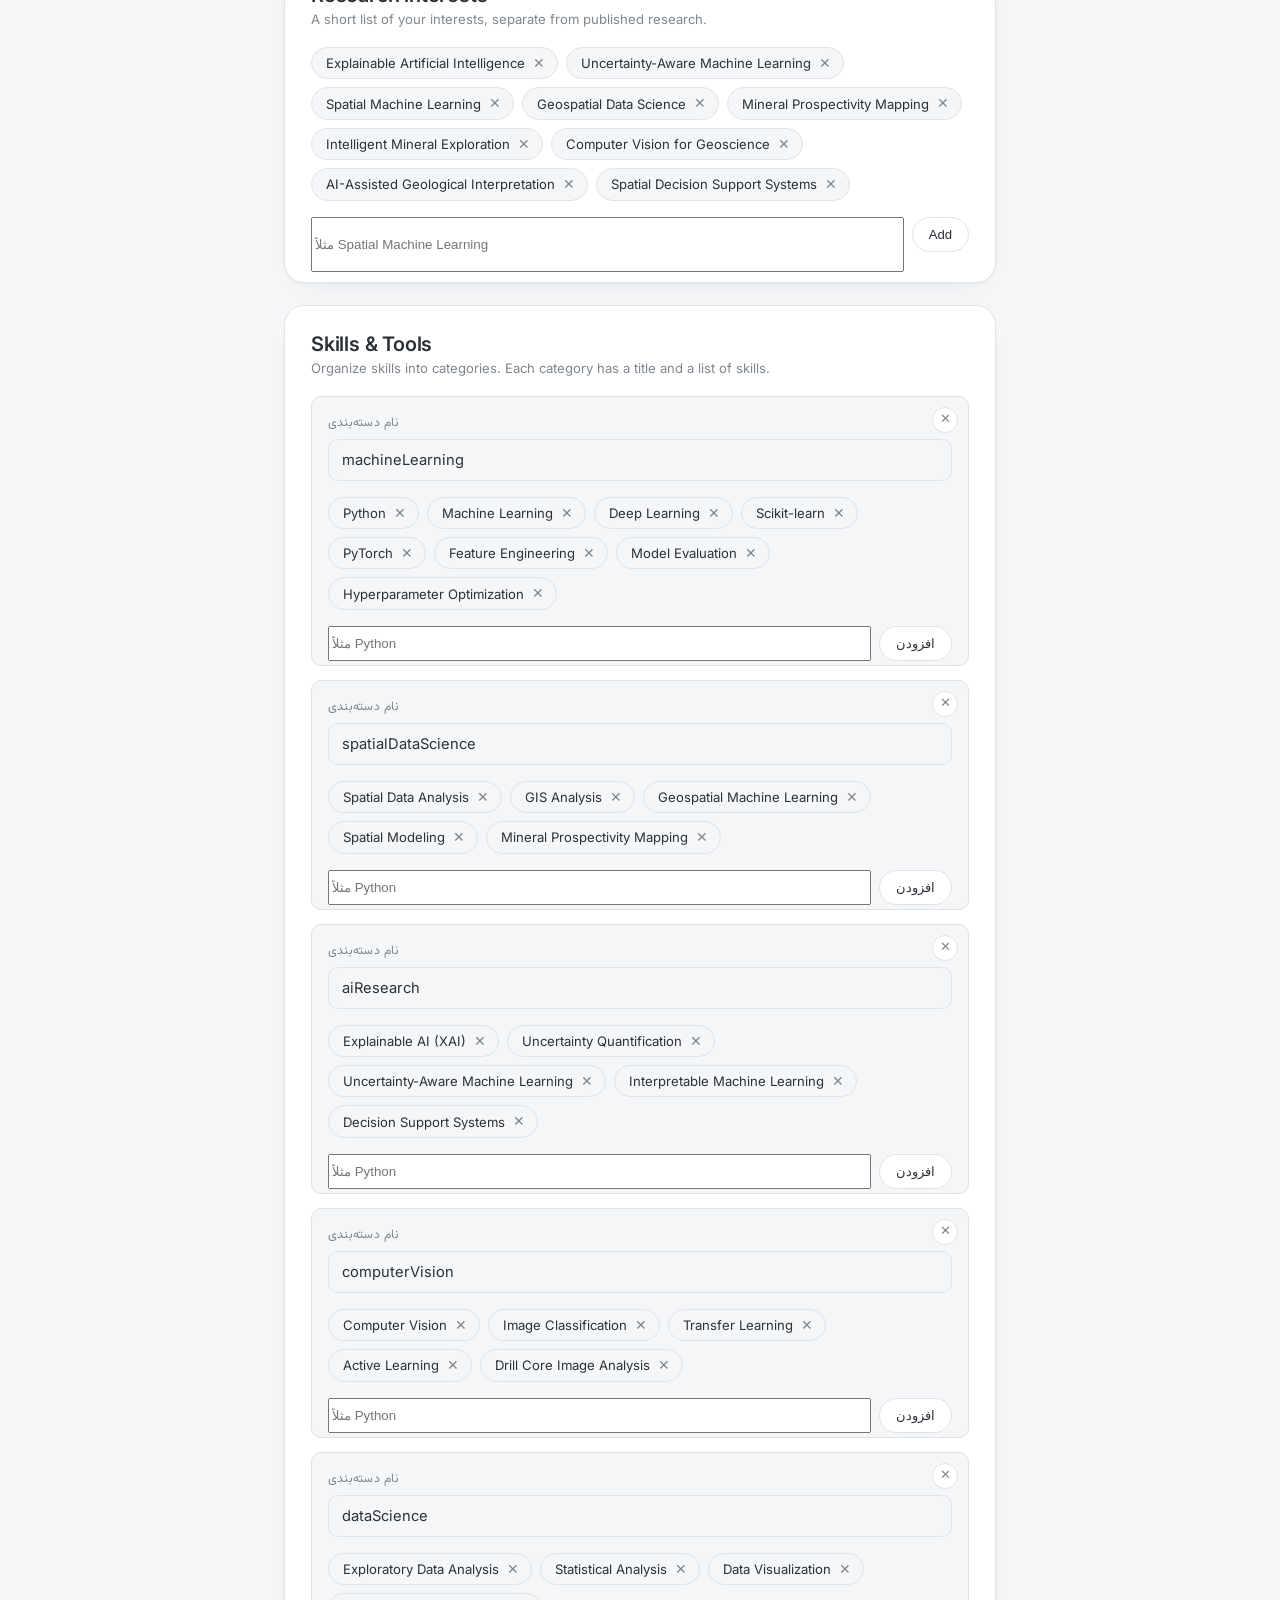
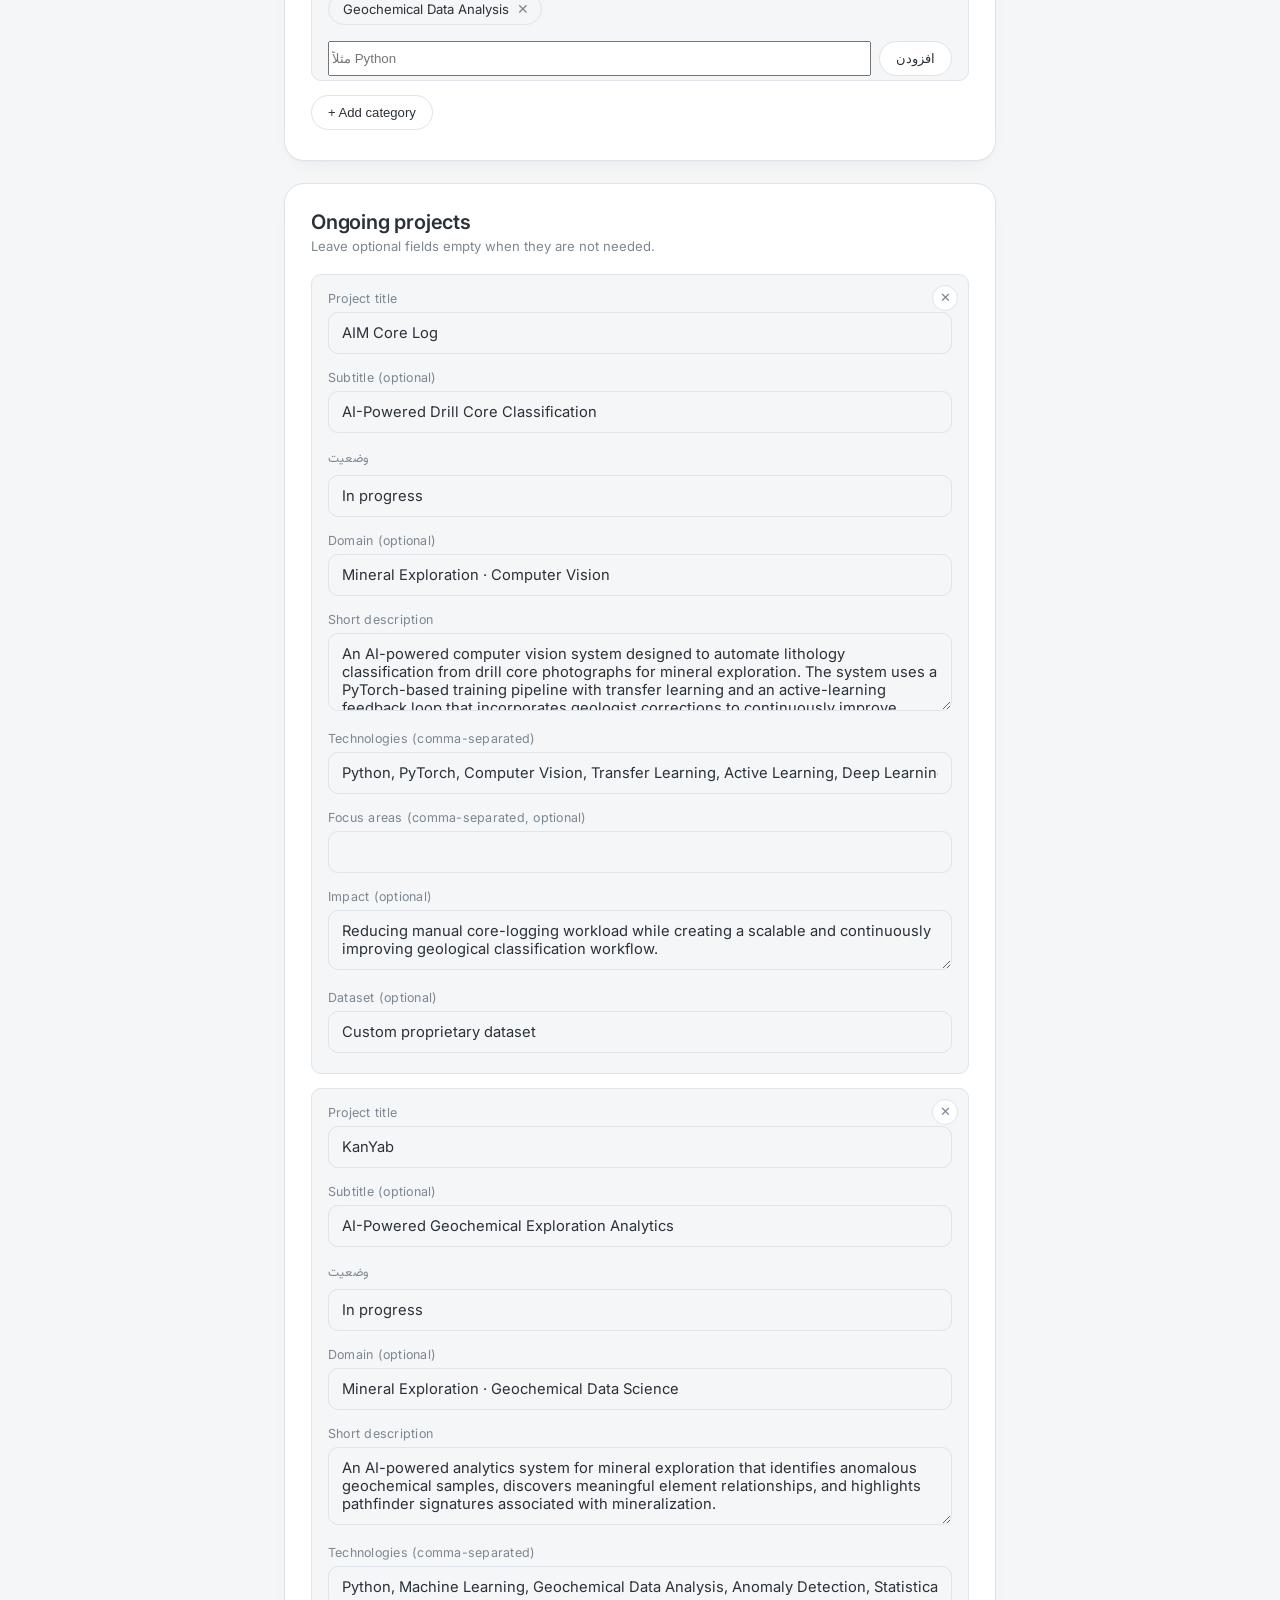
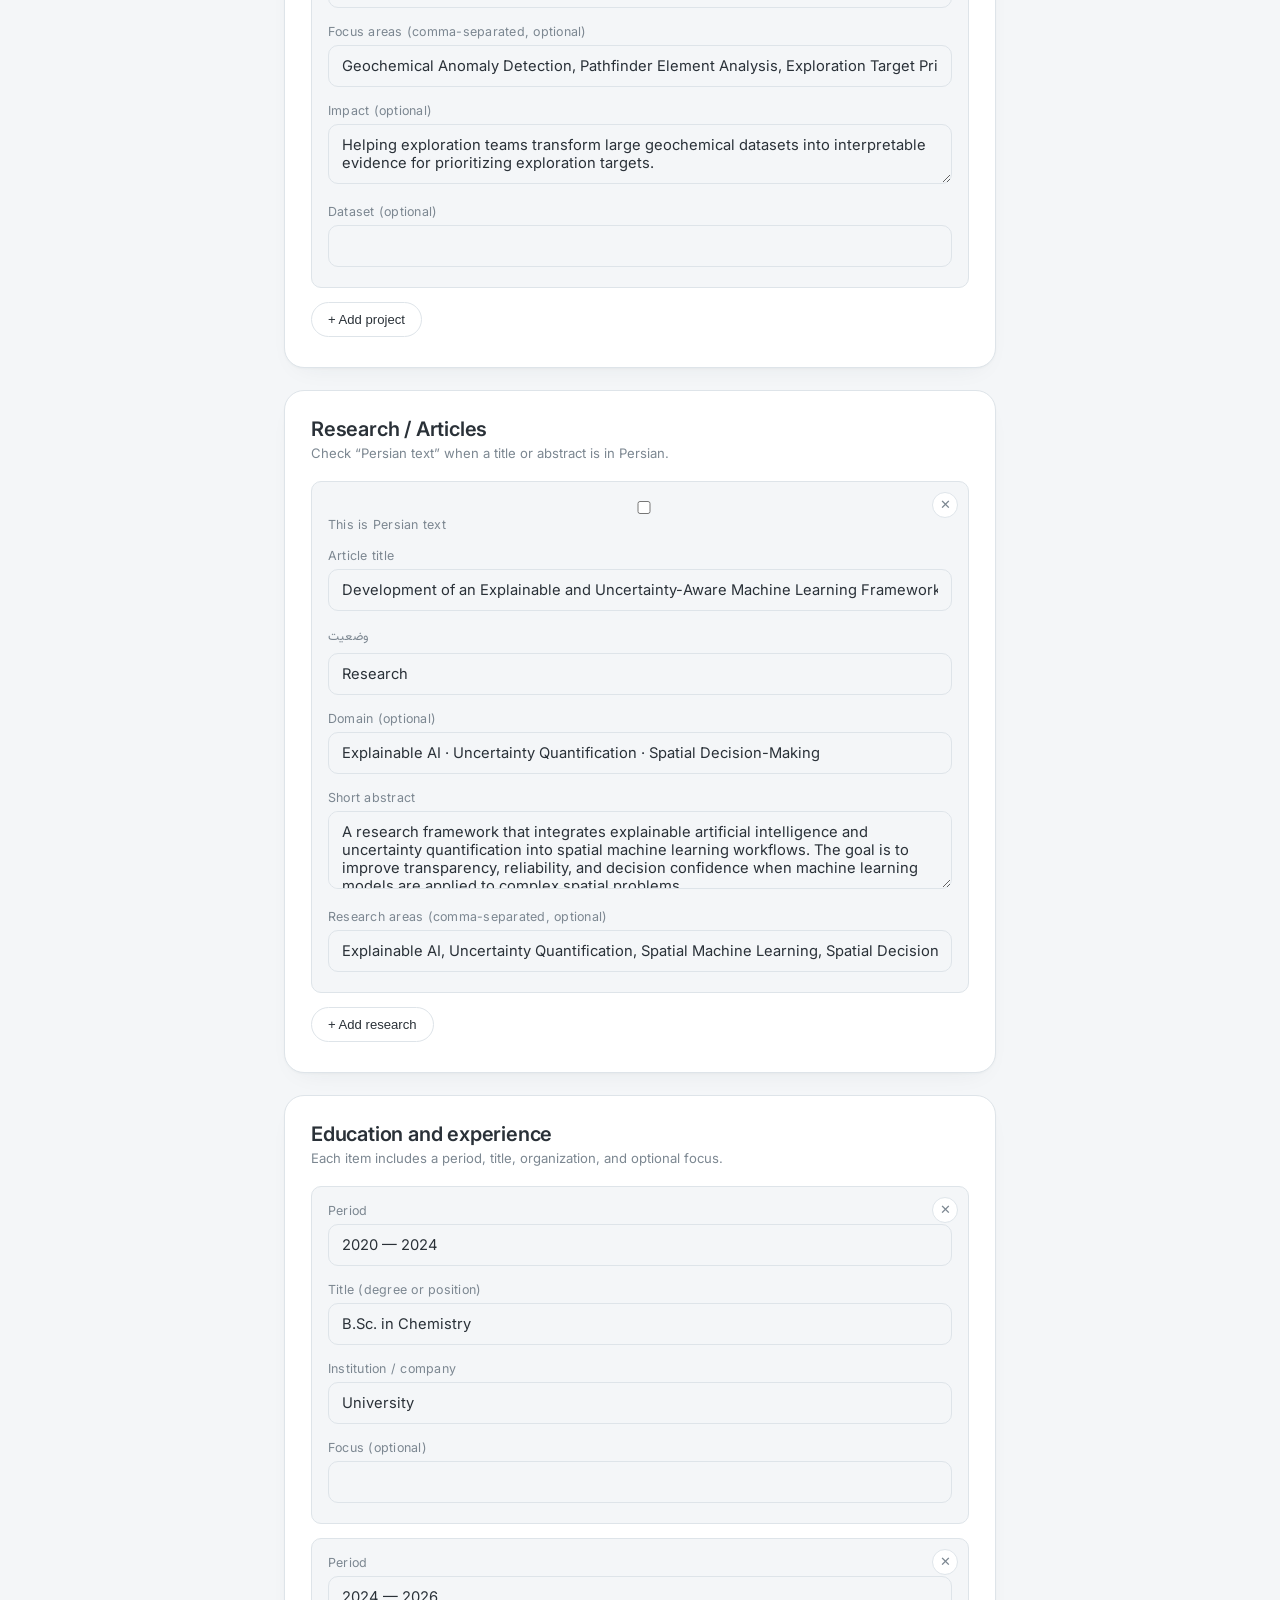
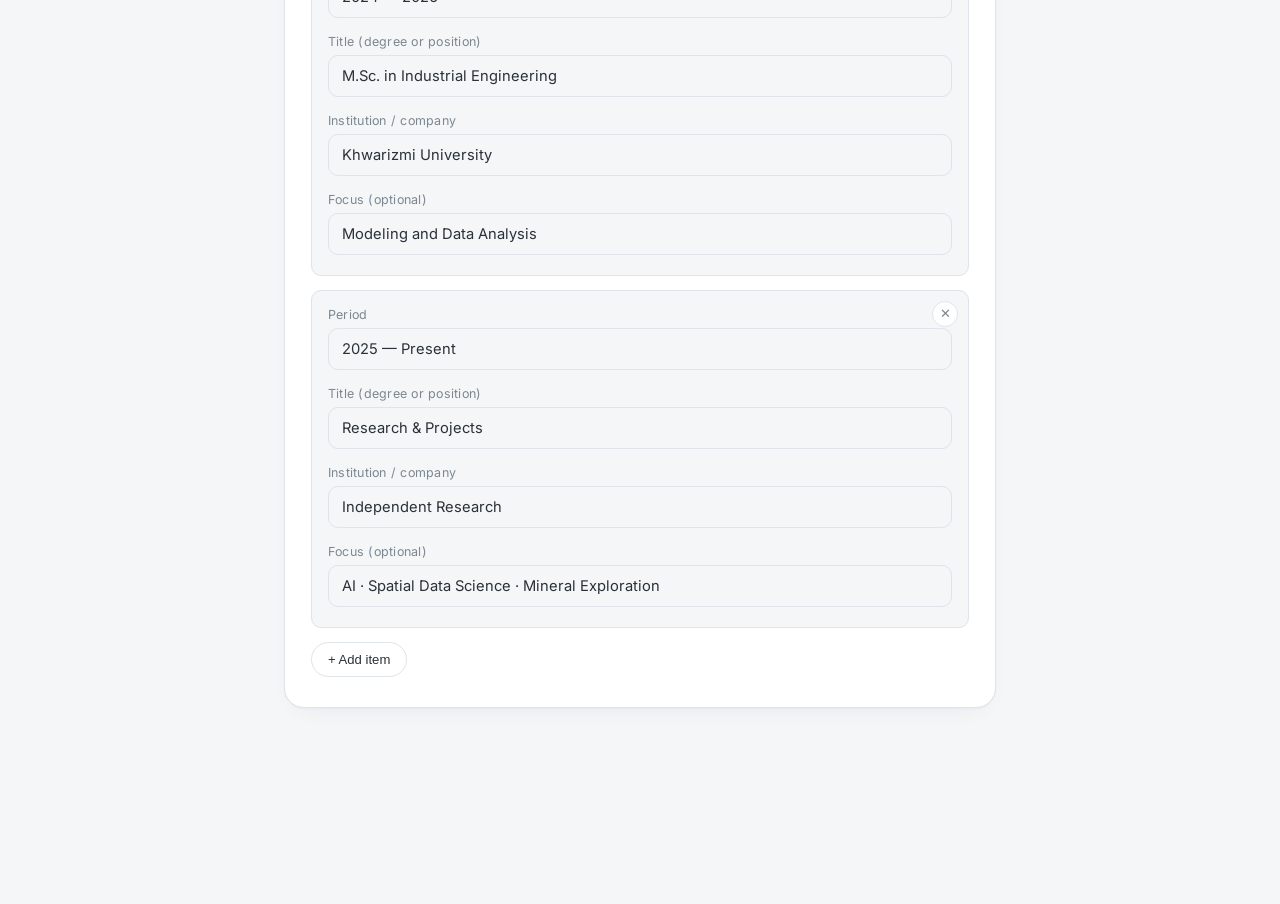
==== commit 816a39d8: "Bust bilingual script cache on admin page" ====
--- a/admin.html
+++ b/admin.html
@@ -186,7 +186,7 @@
 
 .small-note{ font-size: .78rem; color: var(--slate); margin: -6px 0 20px; }
 </style>
-<script src="site.js"></script>
+<script src="site.js?v=20261016"></script>
 </head>
 <body>
 
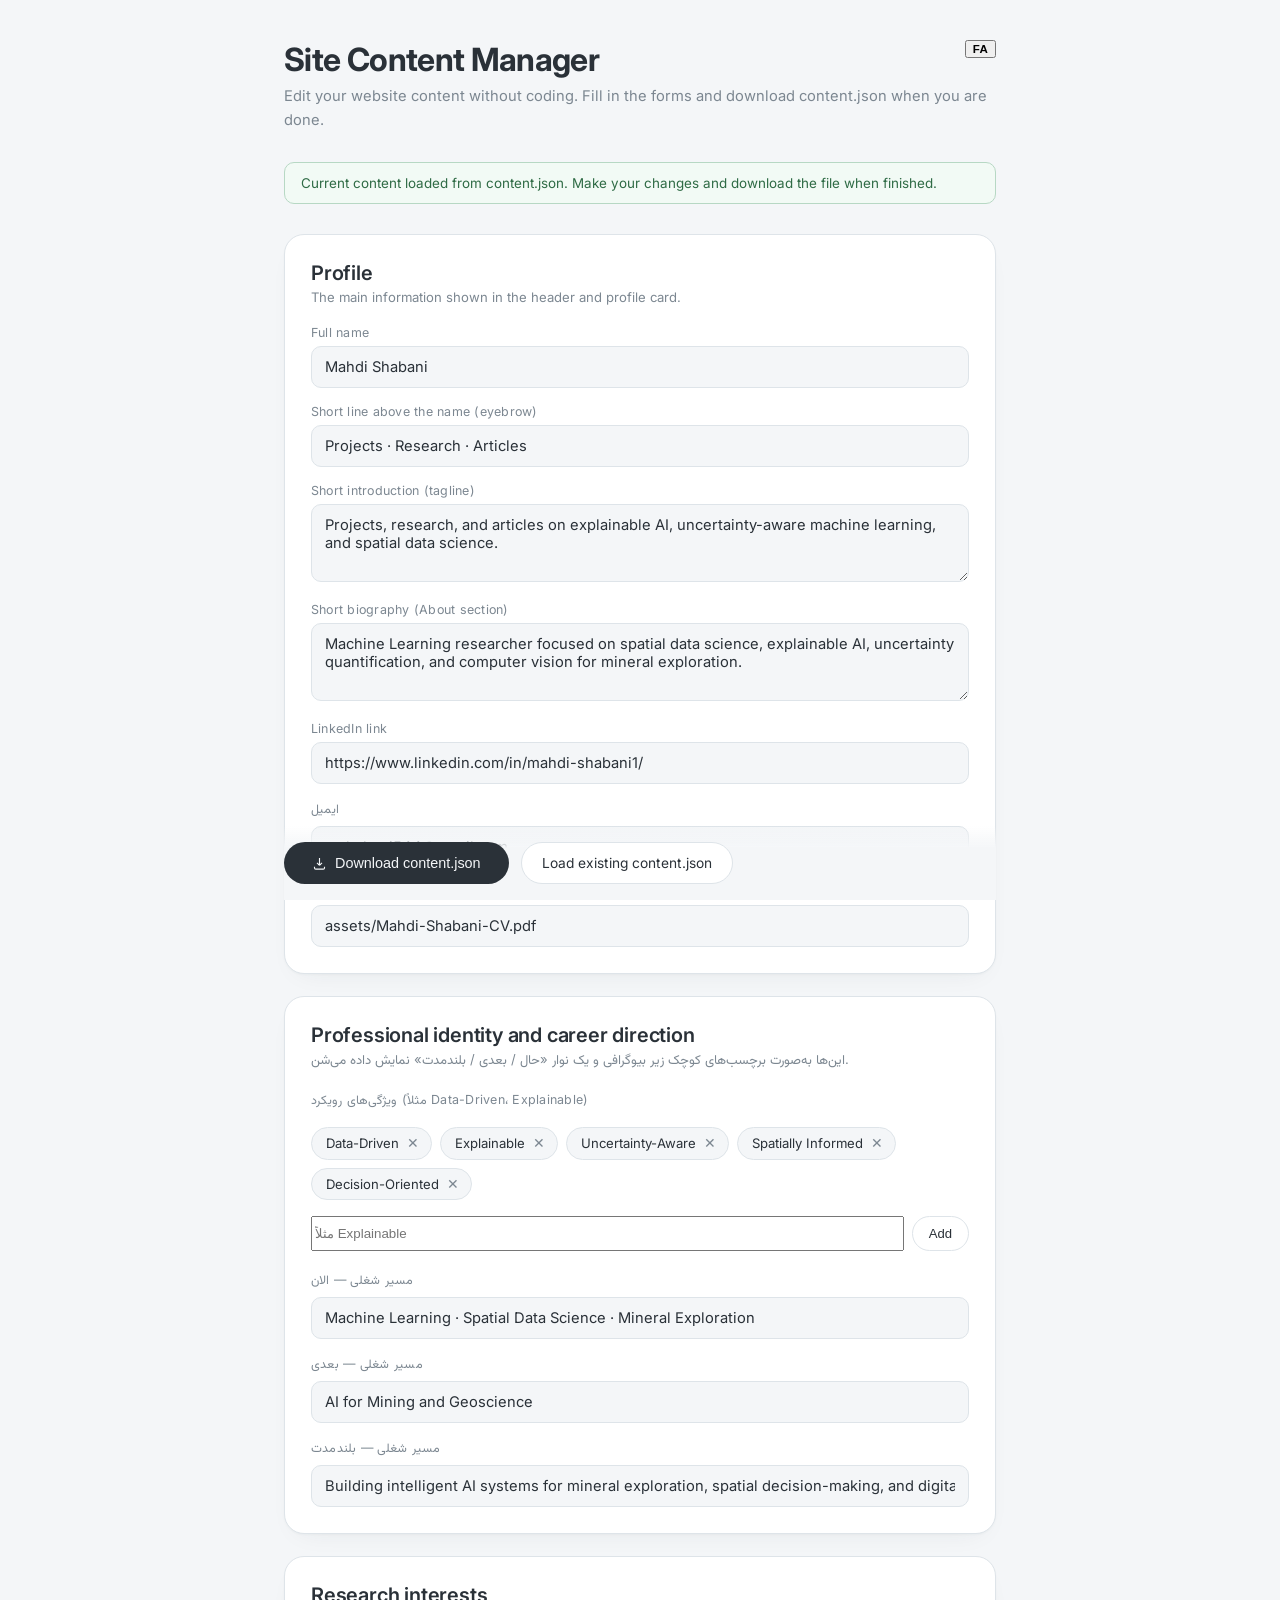
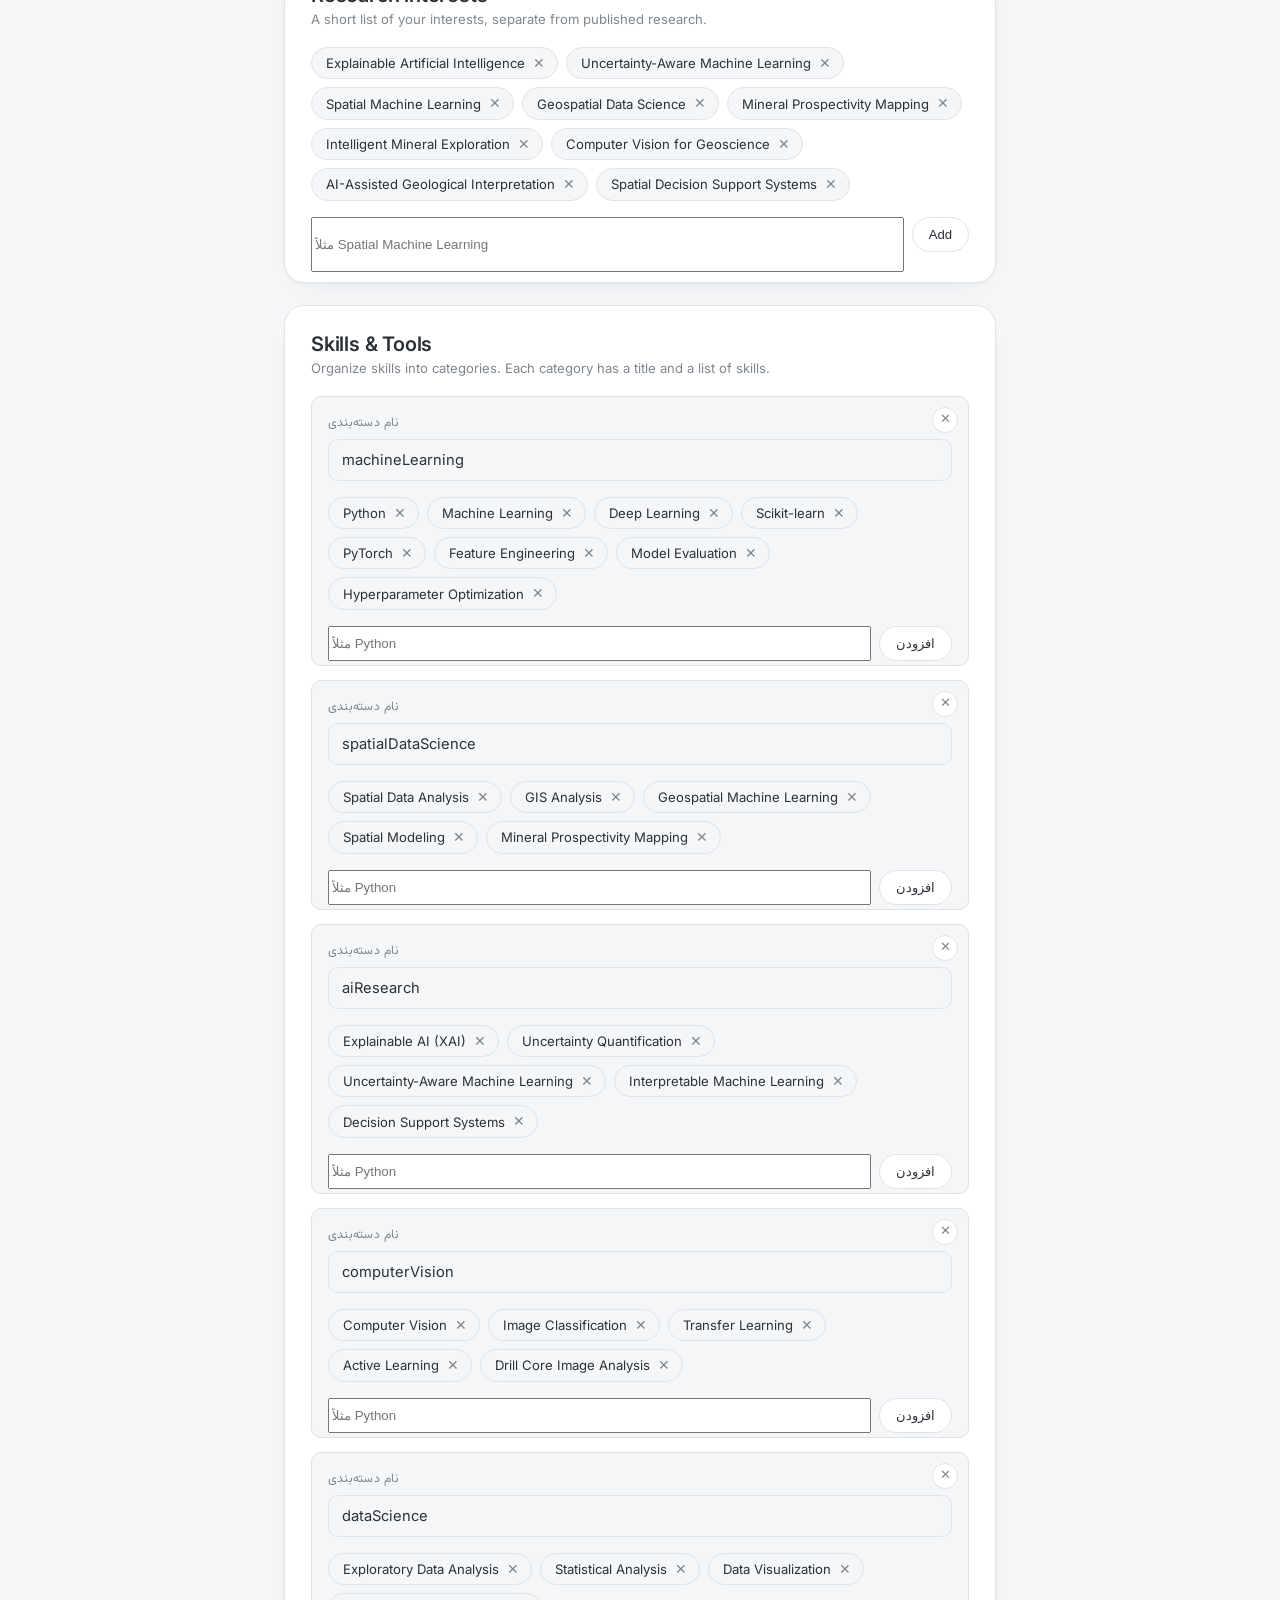
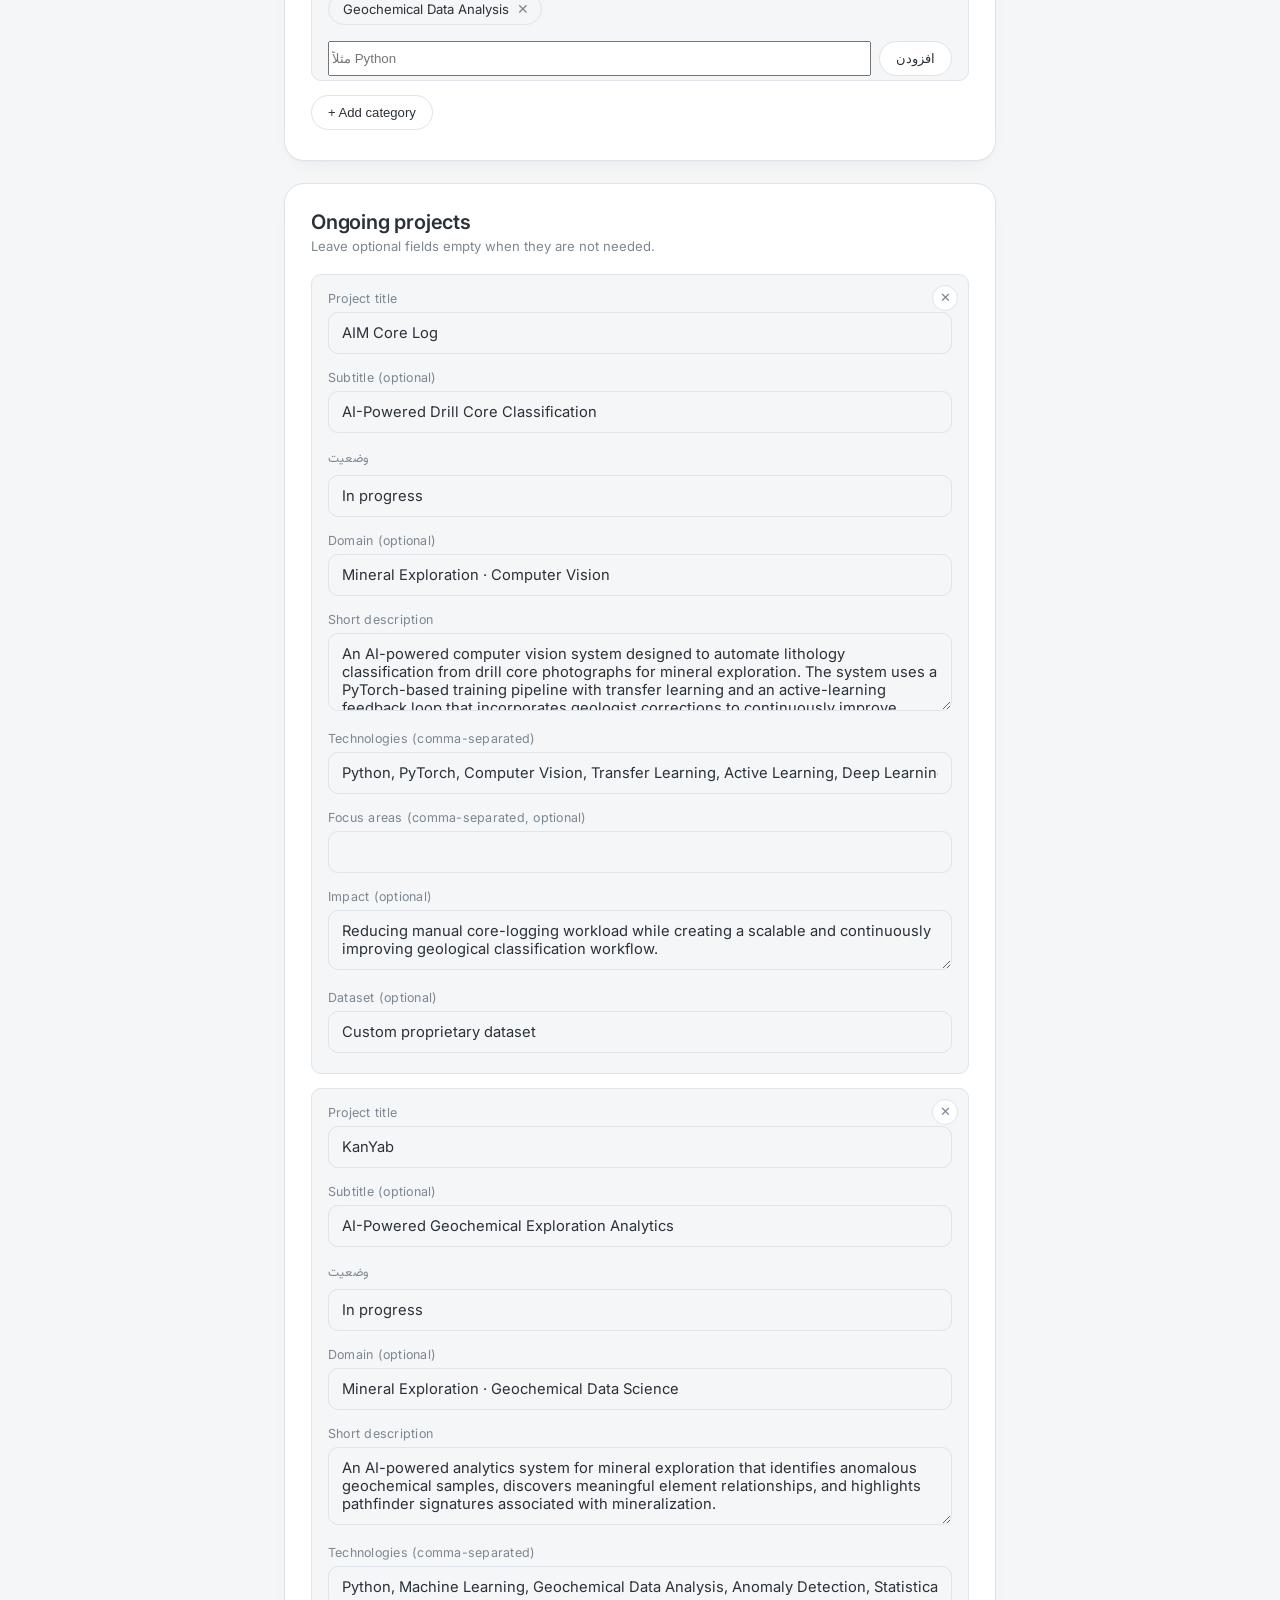
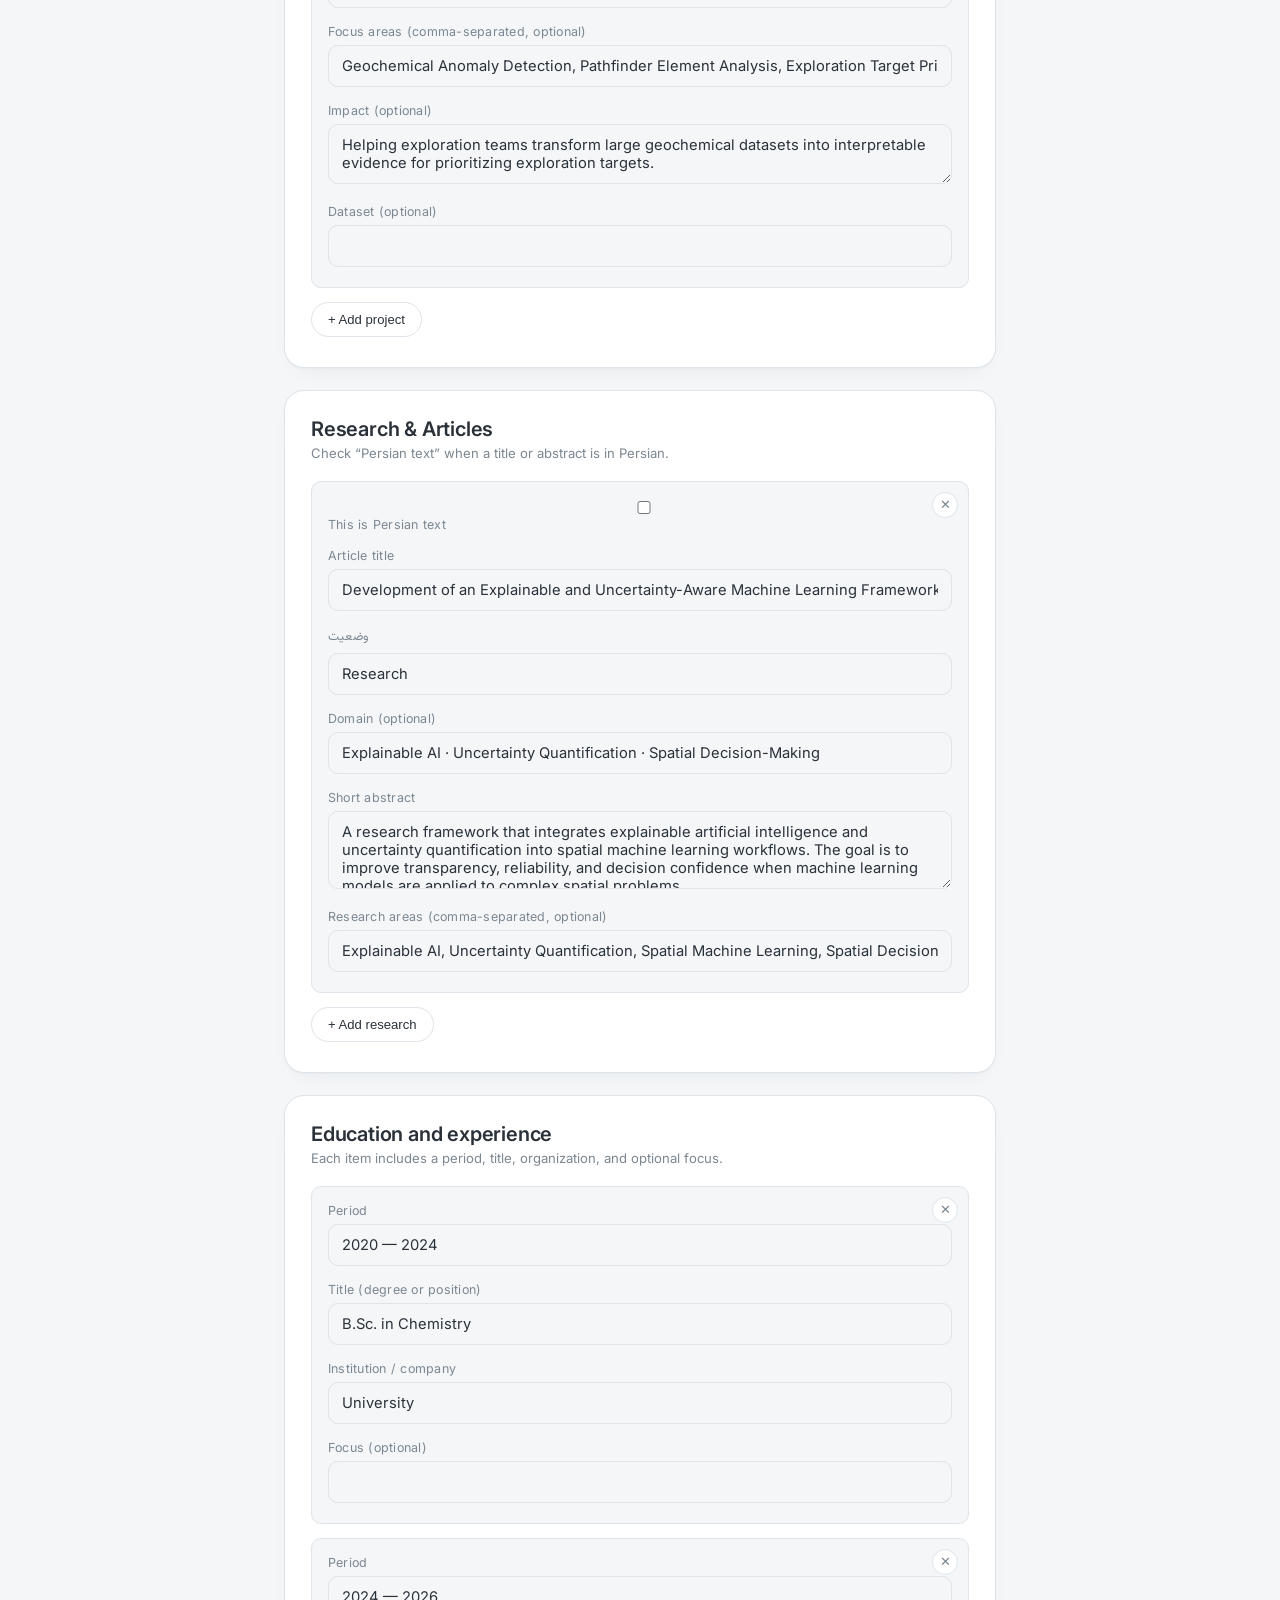
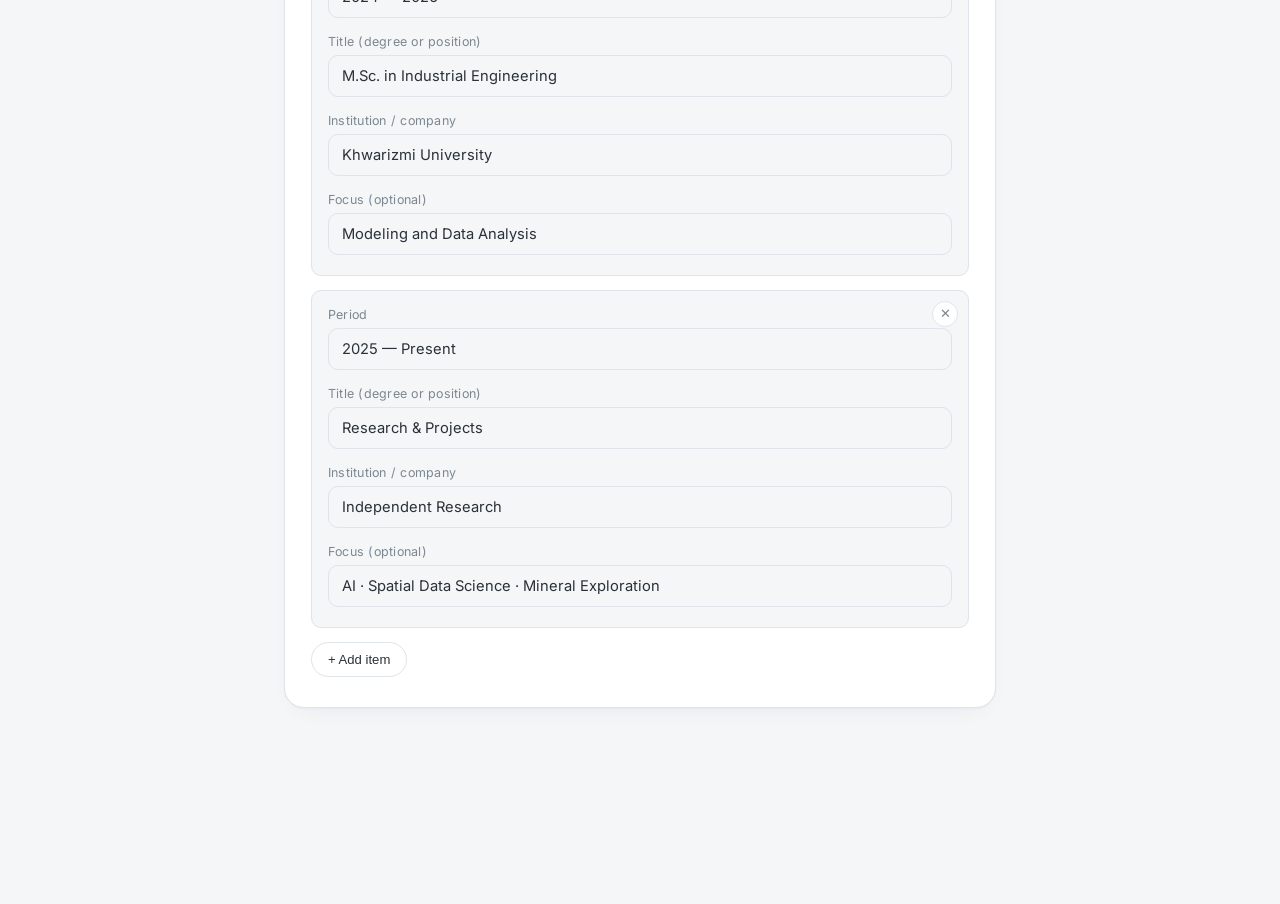
==== commit 9a26d3ae: "Refresh shared bilingual script" ====
--- a/admin.html
+++ b/admin.html
@@ -186,7 +186,7 @@
 
 .small-note{ font-size: .78rem; color: var(--slate); margin: -6px 0 20px; }
 </style>
-<script src="site.js?v=20261016"></script>
+<script src="site.js?v=20261020"></script>
 </head>
 <body>
 
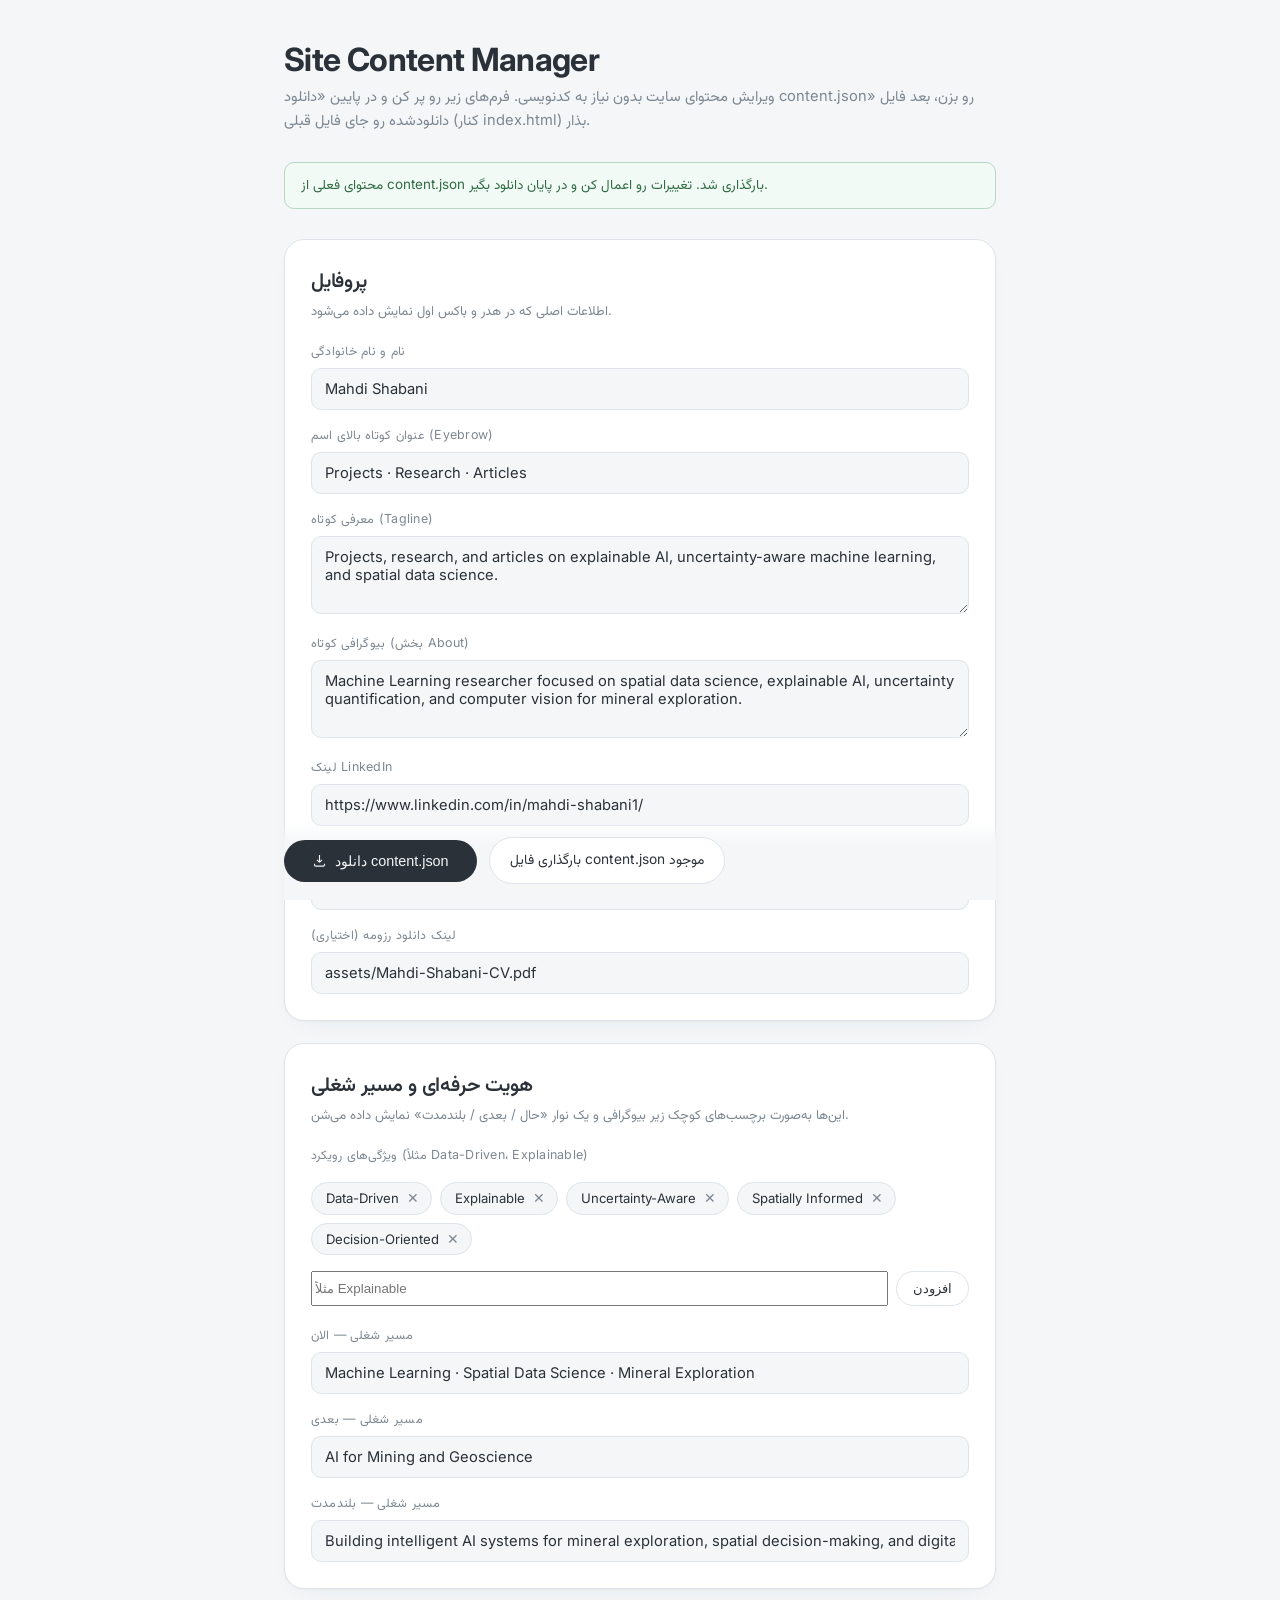
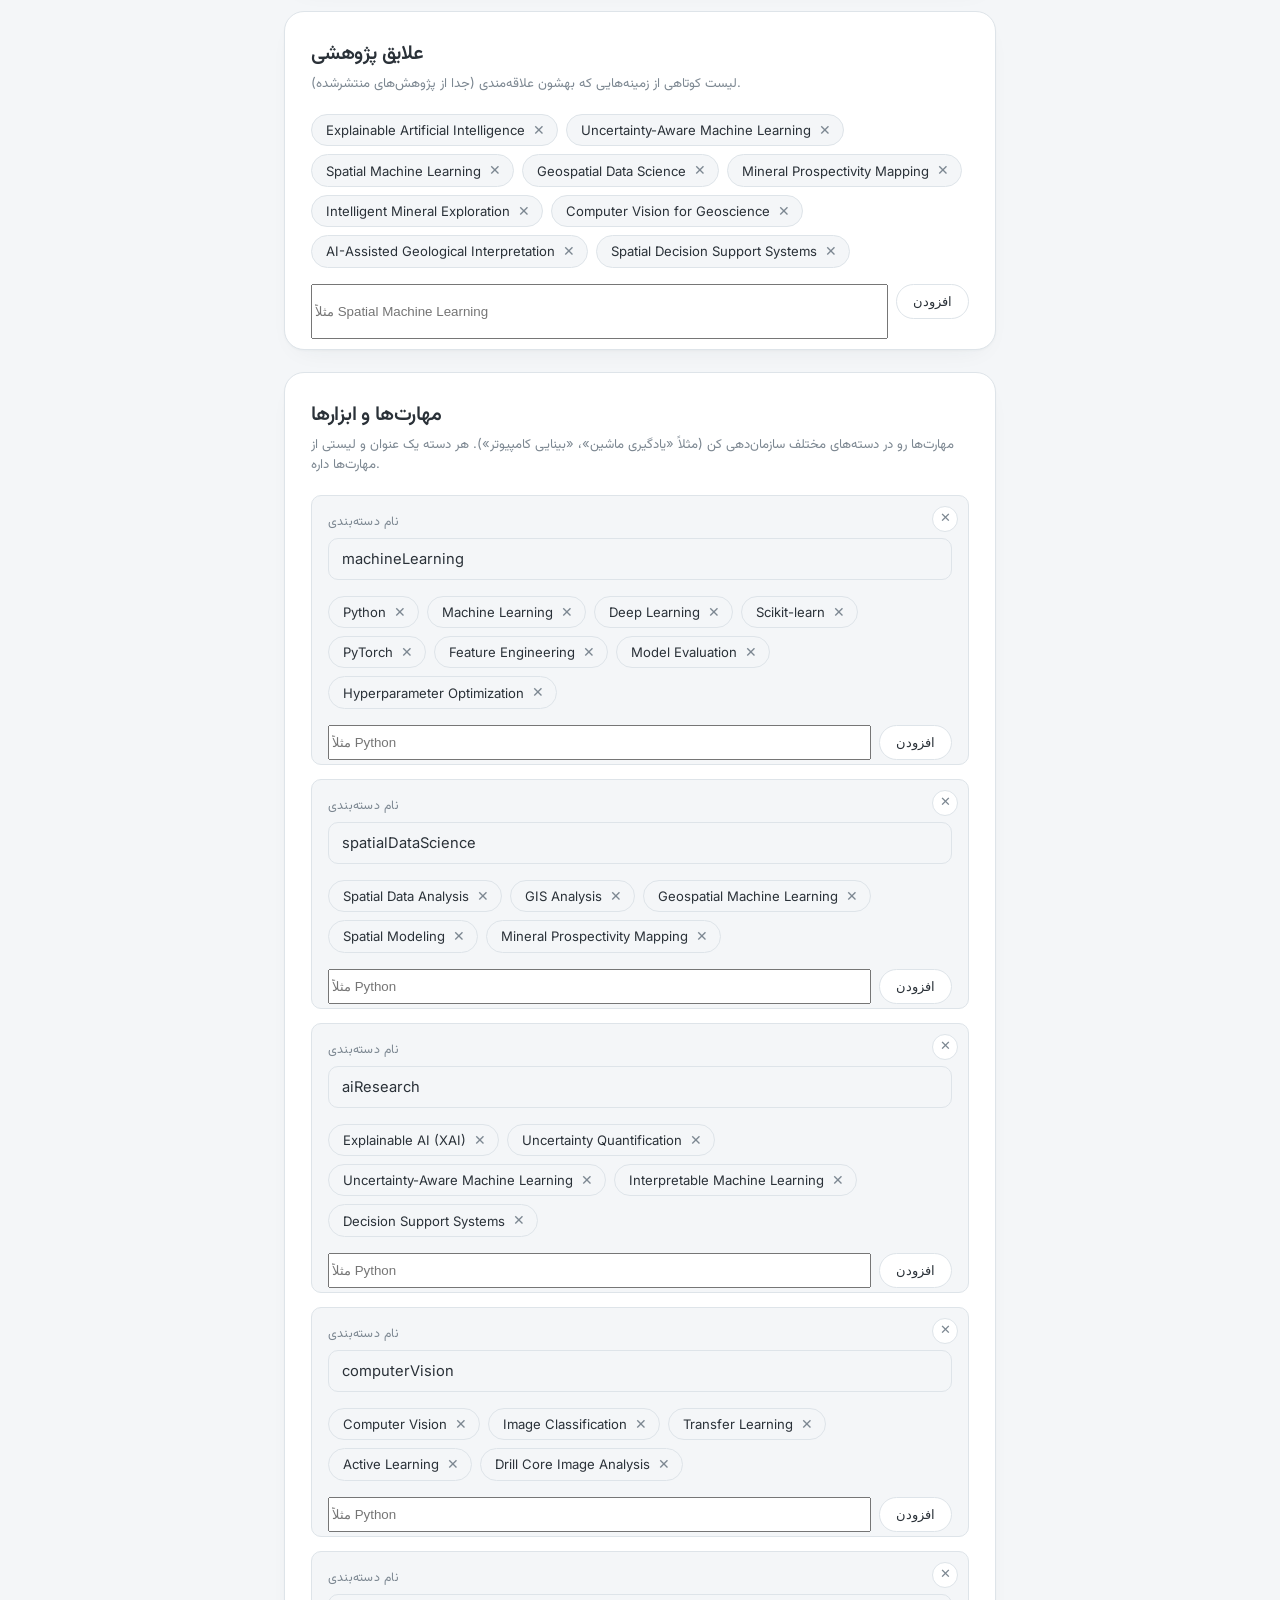
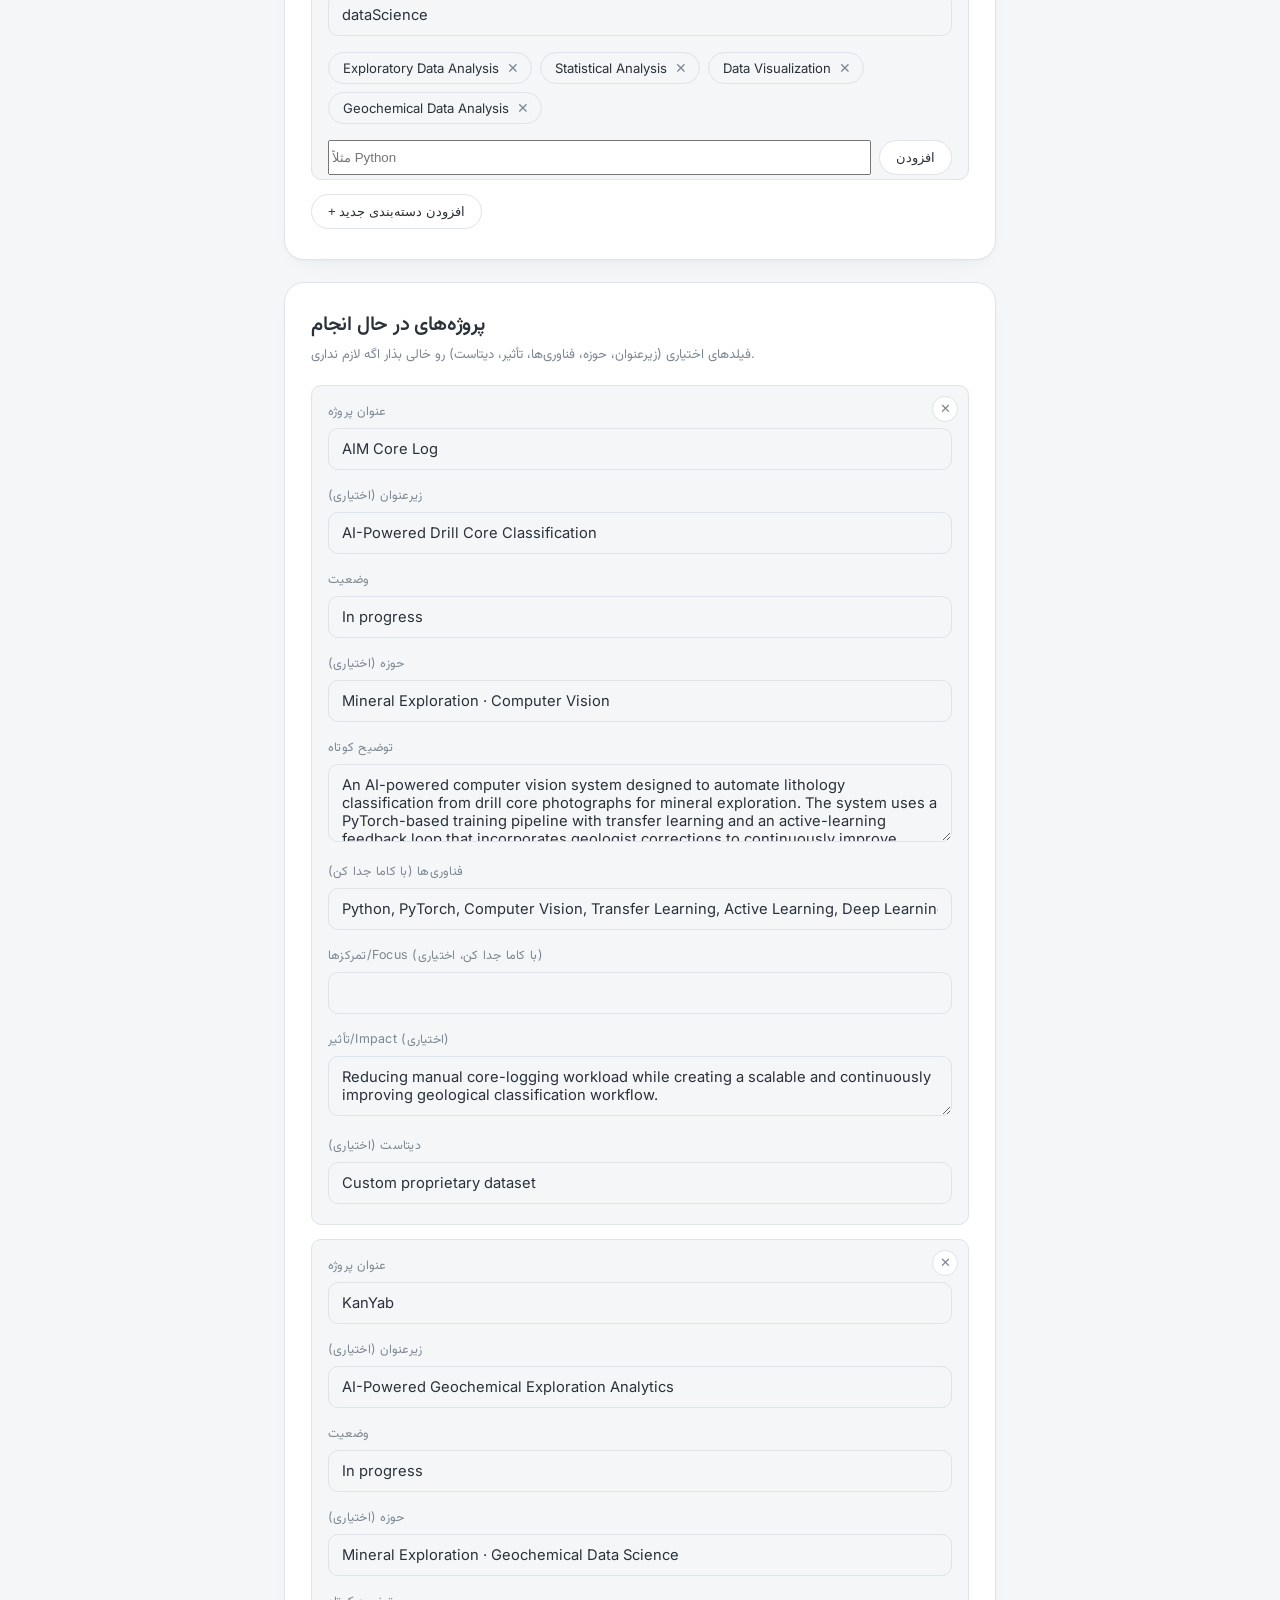
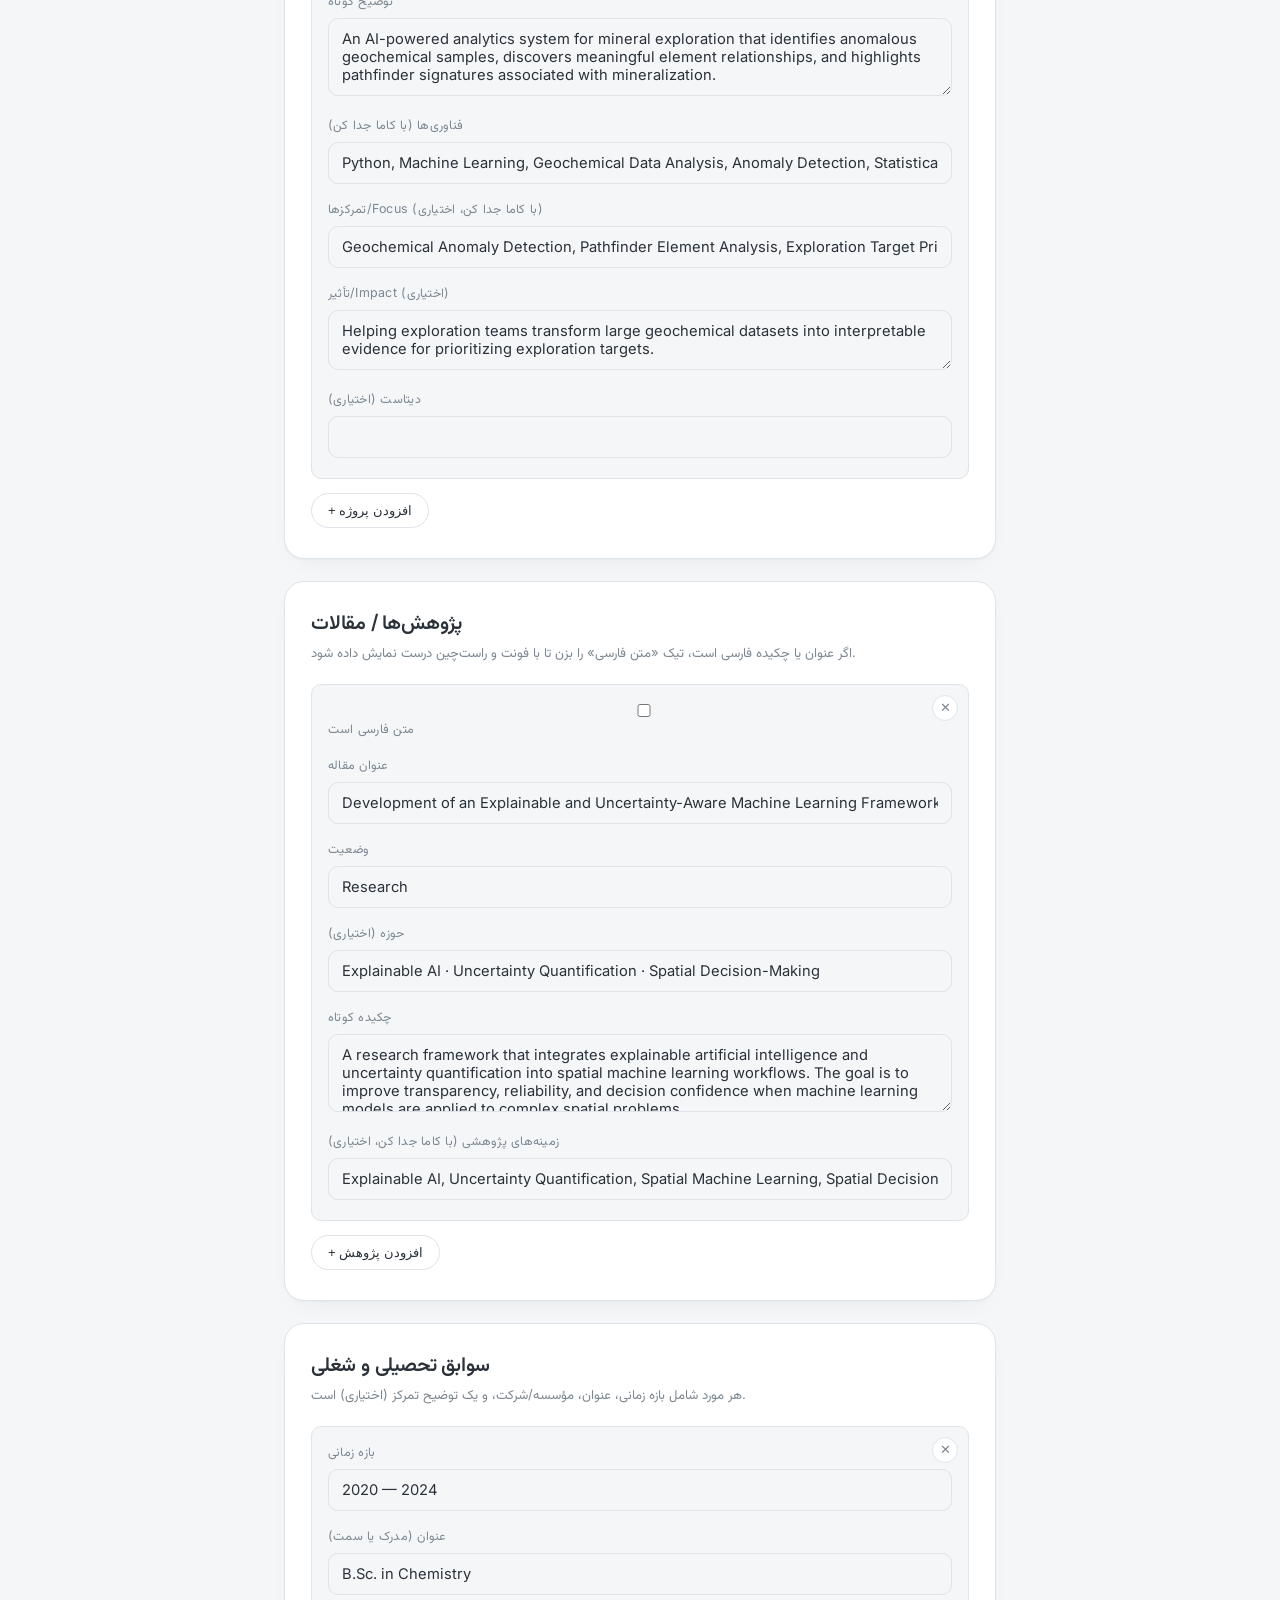
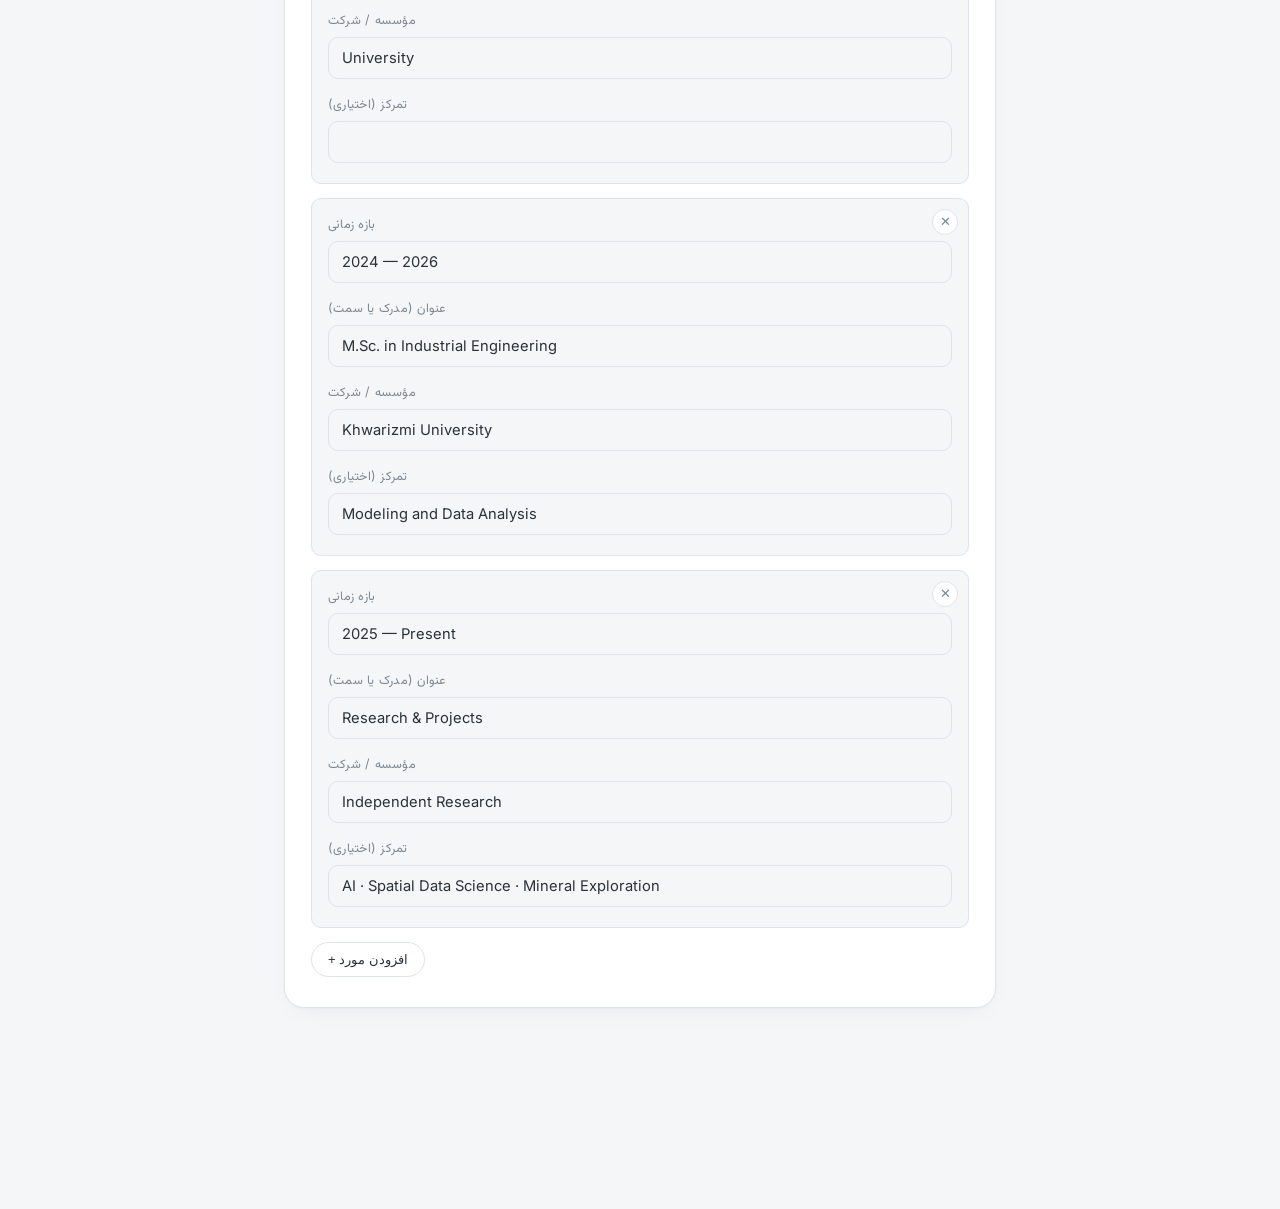
==== commit 35b9dfc3: "Refresh bilingual script version" ====
--- a/admin.html
+++ b/admin.html
@@ -186,7 +186,7 @@
 
 .small-note{ font-size: .78rem; color: var(--slate); margin: -6px 0 20px; }
 </style>
-<script src="site.js?v=20261020"></script>
+<script src="site.js?v=20261021"></script>
 </head>
 <body>
 
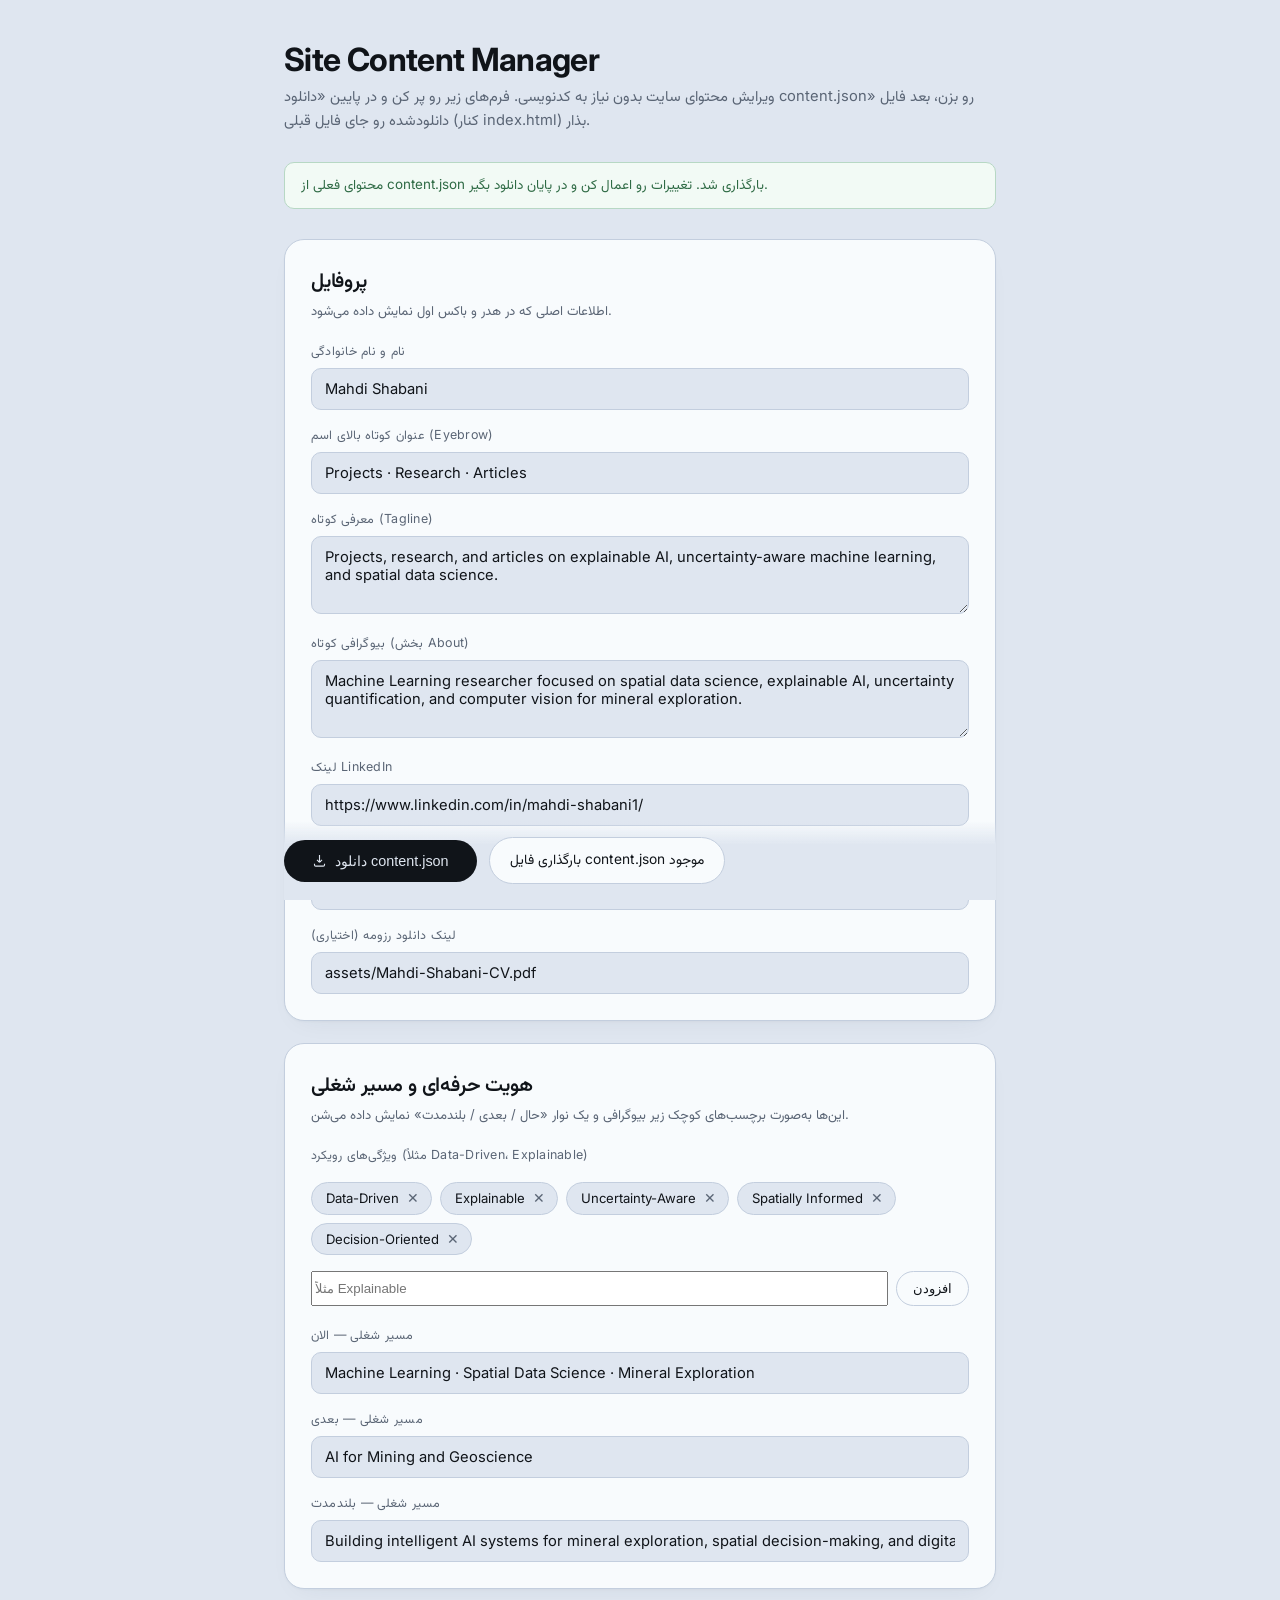
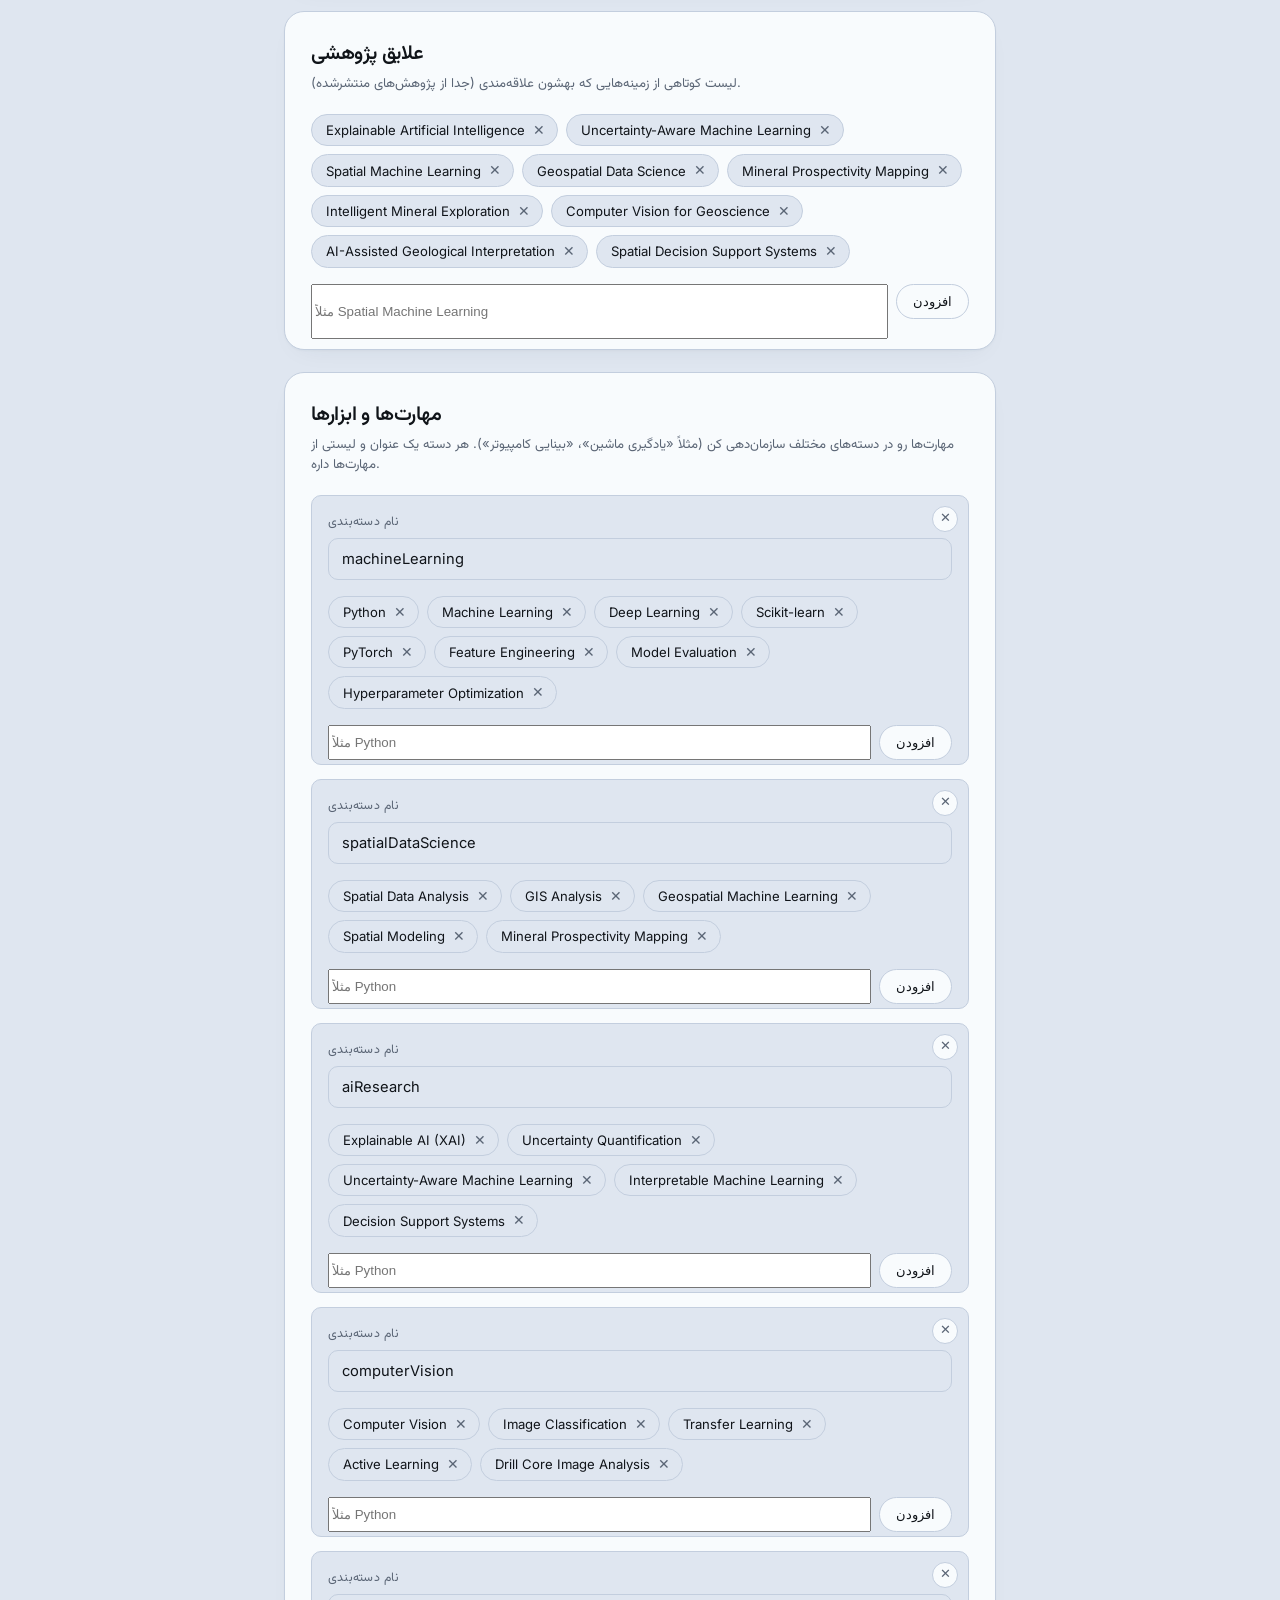
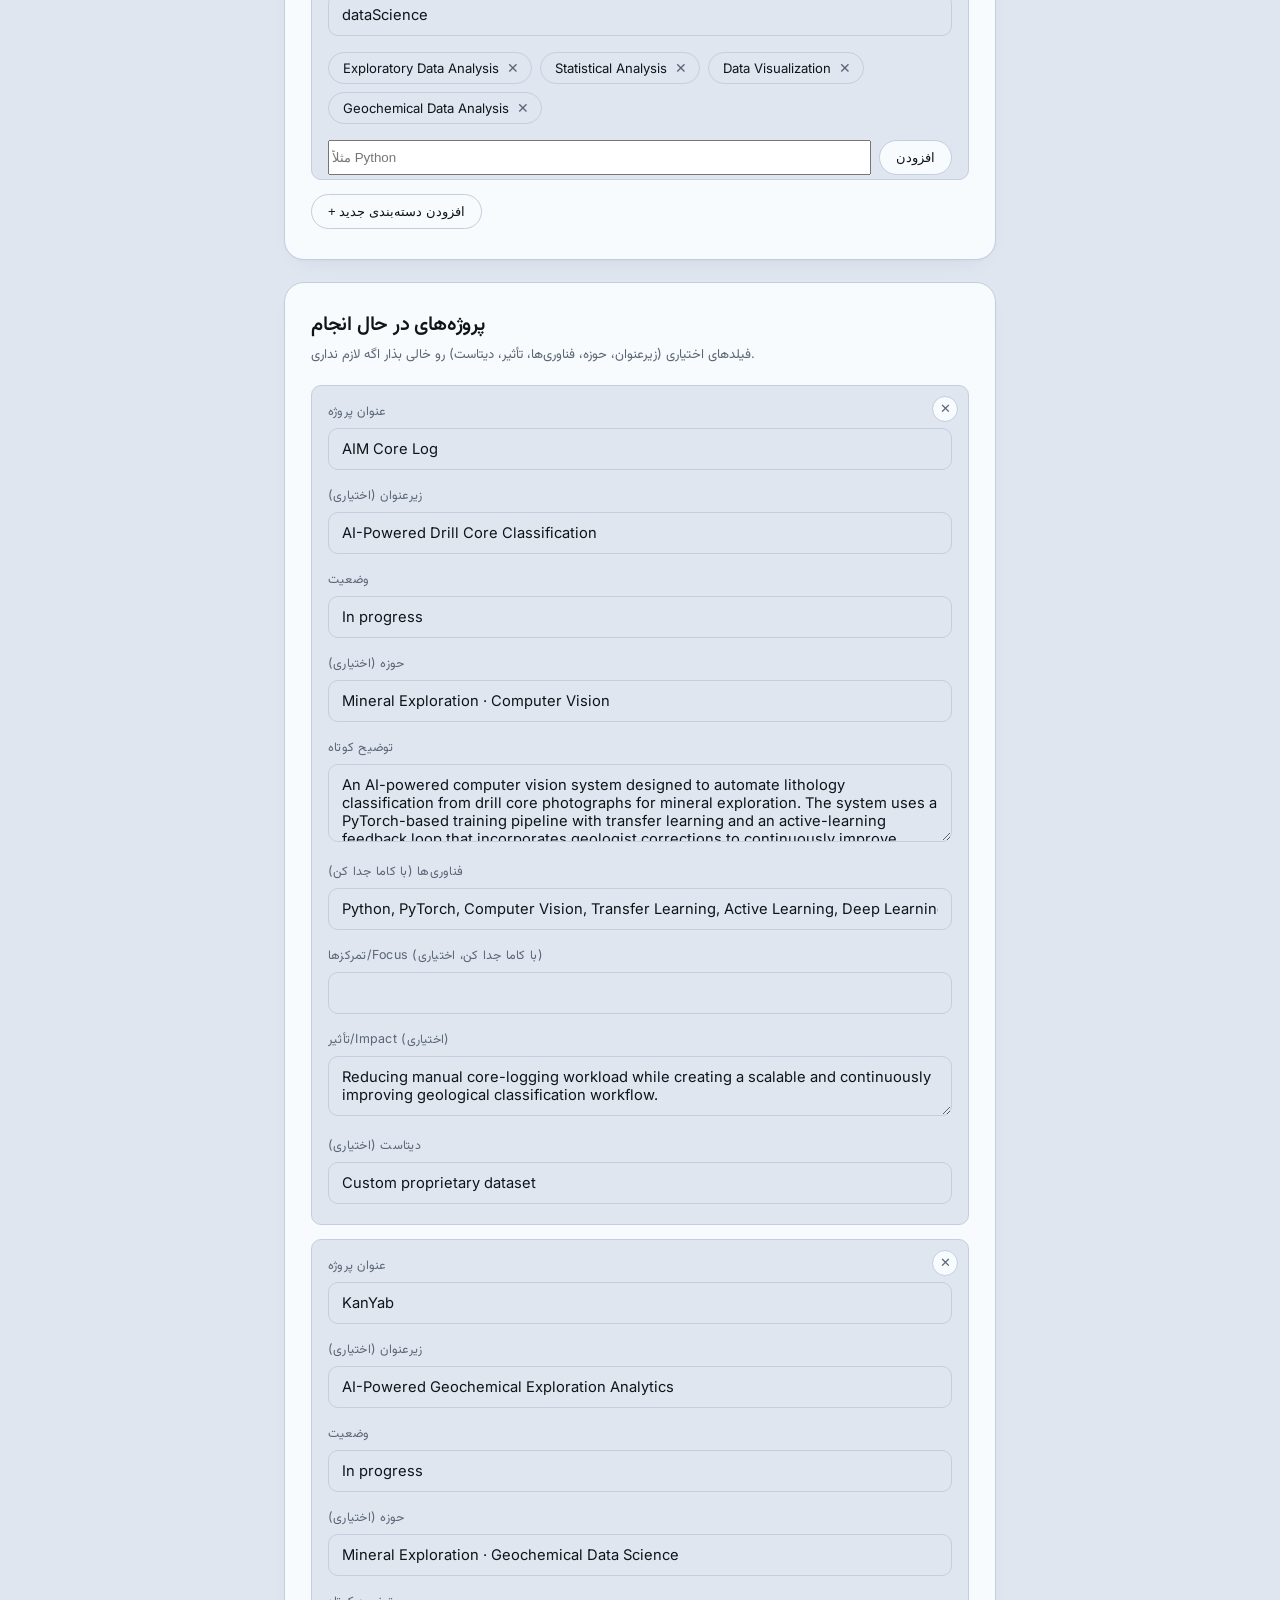
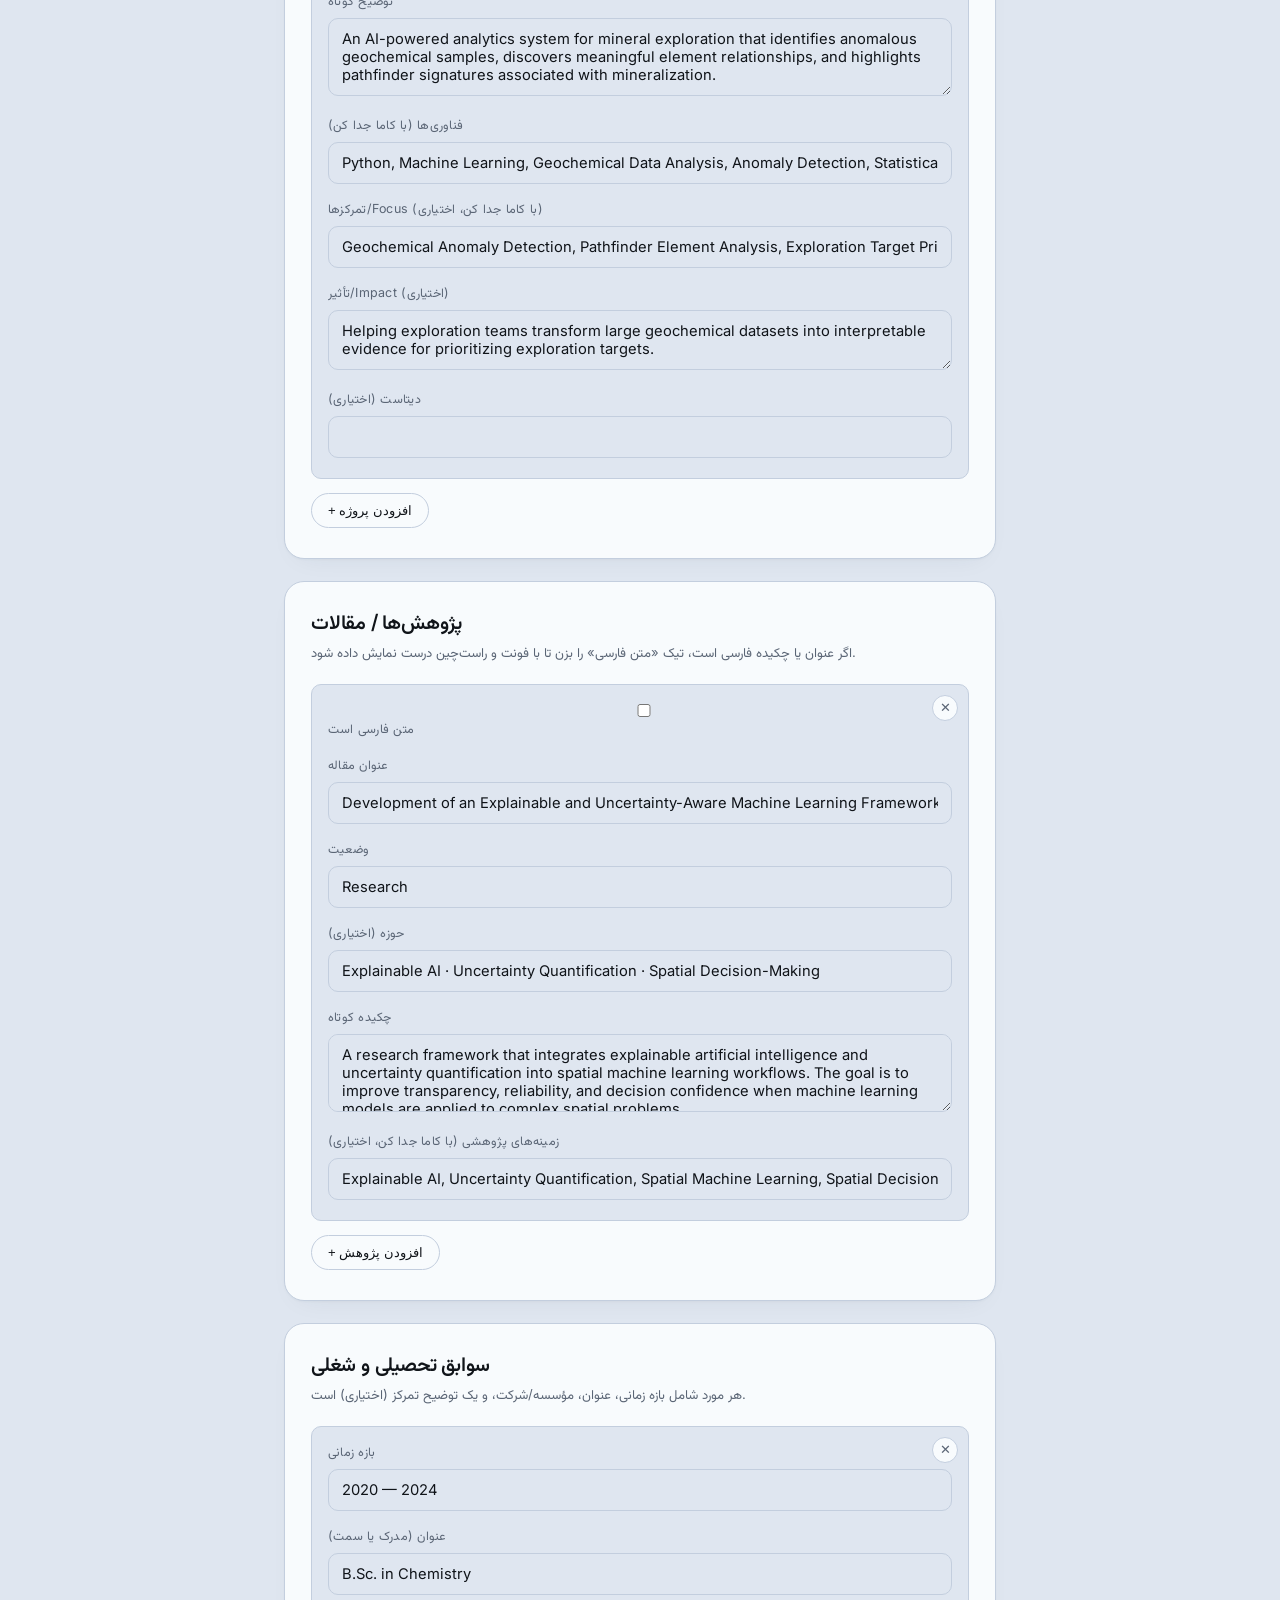
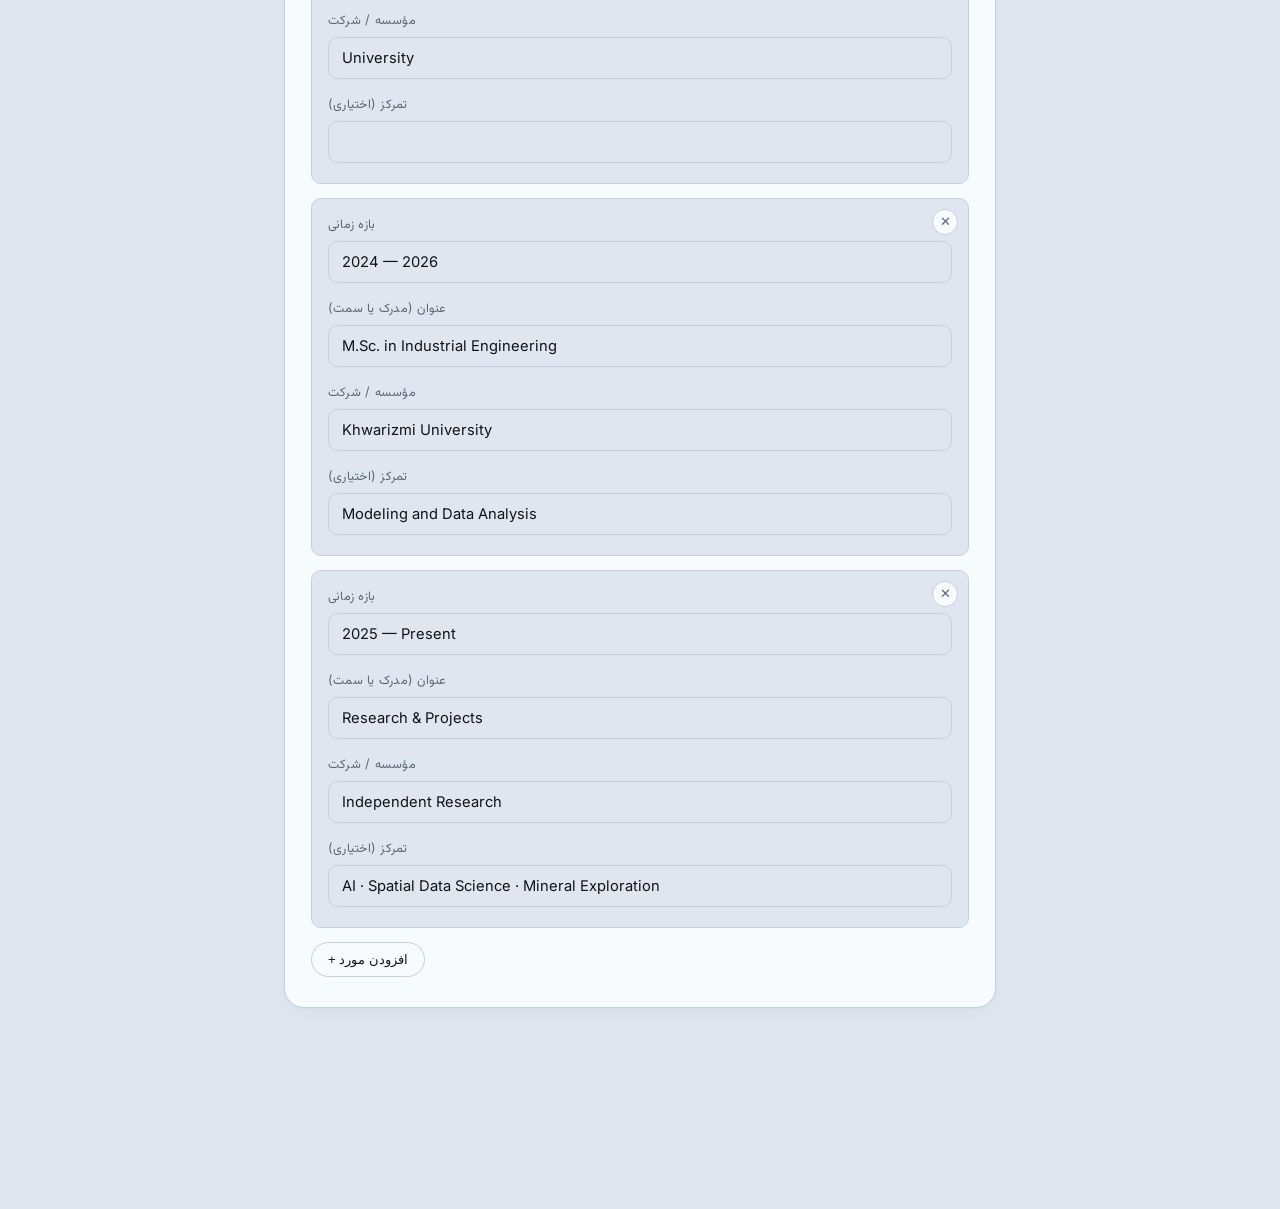
==== commit 9583513d: "Update CSS variables in admin.html" ====
--- a/admin.html
+++ b/admin.html
@@ -10,13 +10,13 @@
 @import url('https://fonts.googleapis.com/css2?family=Inter:wght@400;500;600;700&family=Vazirmatn:wght@400;500;600&display=swap');
 
 :root{
-  --ivory:    #F4F6F8;
-  --paper:    #FFFFFF;
-  --graphite: #2A3138;
-  --slate:    #7C8791;
-  --hairline: #DEE4E9;
-  --silver-a: #B08A4E;
-  --silver-c: #8F6C36;
+  --ivory:    #DFE6F0;
+  --paper:    #F8FBFD;
+  --graphite: #101419;
+  --slate:    #5A6575;
+  --hairline: #C3CEDE;
+  --silver-a: #2A78D6;
+  --silver-c: #1F5FB0;
   --shadow:   0 1px 2px rgba(42,49,56,.03), 0 10px 28px -16px rgba(42,49,56,.10);
   --font-display: 'Inter', 'Vazirmatn', sans-serif;
   --font-body: 'Inter', 'Vazirmatn', sans-serif;
@@ -186,7 +186,6 @@
 
 .small-note{ font-size: .78rem; color: var(--slate); margin: -6px 0 20px; }
 </style>
-<script src="site.js?v=20261021"></script>
 </head>
 <body>
 
